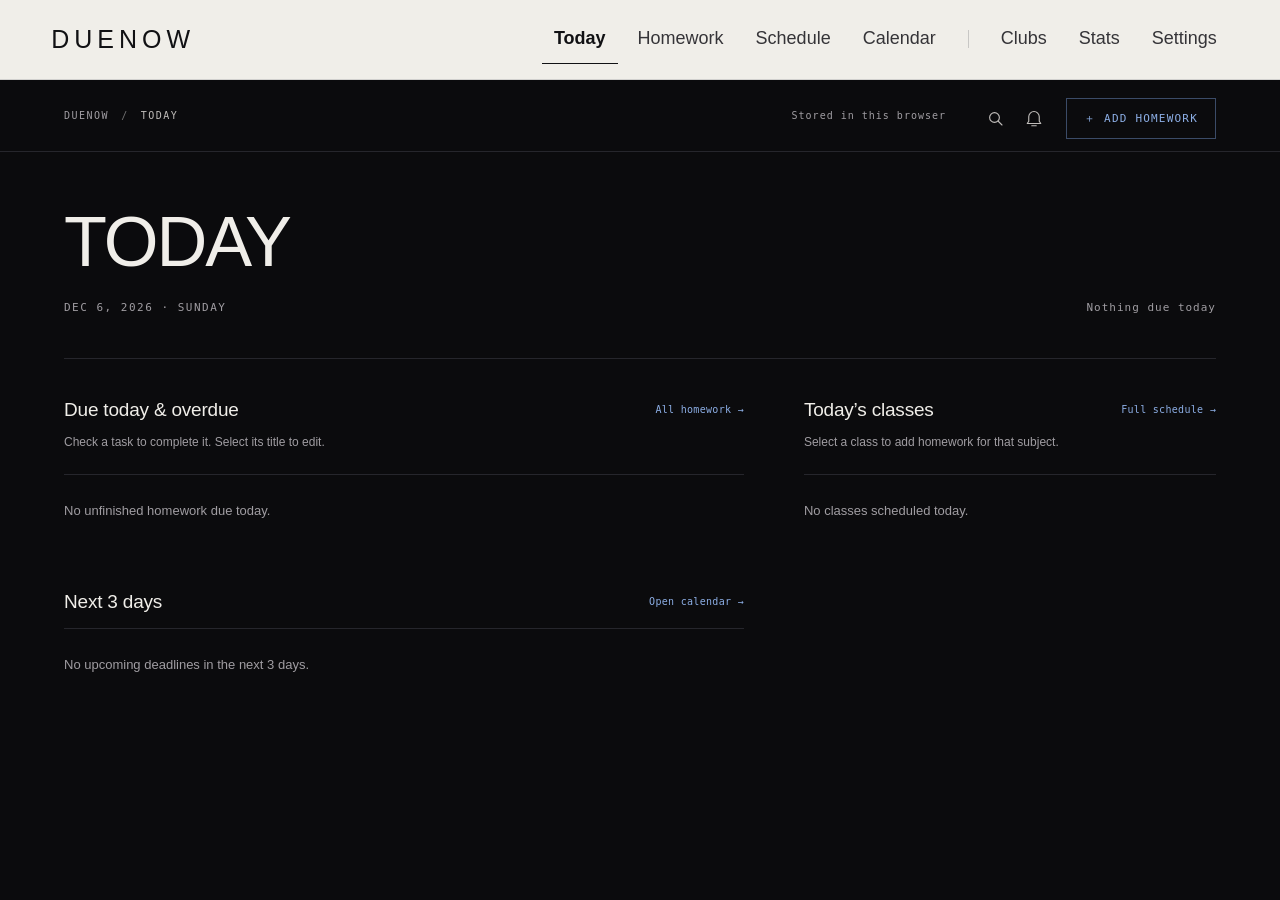
==== duenow-app-en/index.html @ c6a062a5 "Release DueNow 2.0.0" ====
<!DOCTYPE html>
<html lang="en">
<head>
<meta charset="UTF-8">
<meta name="viewport" content="width=device-width, initial-scale=1.0">
<title>DueNow Homework Manager</title>
<link rel="stylesheet" href="css/style.css">
<link rel="stylesheet" href="css/studio.css">
</head>
<body>
<a class="skip-link" href="#main-content">Skip to content</a>

<div class="app">
  <!-- Primary masthead navigation -->
  <aside class="side">
    <div class="logo"><span class="dot">d.</span>DueNow</div>
    <nav class="nav">
      <div class="nav-item active" data-page="today"><span class="ic">◉</span>Today</div>
      <div class="nav-item" data-page="list"><span class="ic">☰</span>Homework</div>
      <div class="nav-item" data-page="timetable"><span class="ic">▤</span>Schedule</div>
      <div class="nav-item" data-page="calendar"><span class="ic">▦</span>Calendar</div>
      <div class="nav-divider">More</div>
      <div class="nav-item" data-page="clubs"><span class="ic">✦</span>Clubs</div>
      <div class="nav-item" data-page="stats"><span class="ic">◔</span>Stats</div>
      <div class="nav-item" data-page="settings"><span class="ic">⚙</span>Settings</div>
    </nav>
    <div class="side-profile">
      <span class="avatar">B</span>
      <div><div class="pn">BHSFIC</div><div class="pd">Grade 10 · Fall 2026</div></div>
    </div>
  </aside>

  <!-- Main area -->
  <main class="main" id="main-content" tabindex="-1">
      <header class="topbar"><div class="breadcrumb">DueNow <span>/</span> <b id="route-label">Today</b></div><span class="local-status">Stored in this browser</span></header>
      <div class="demo-banner" id="demo-banner" hidden>INTERACTIVE DEMO <span>Sample homework in a separate session. Your saved homework is untouched.</span><a href="index.html">Exit demo →</a></div>
    <div class="content">

      <!-- ============ Today ============ -->
      <section class="page active" id="page-today">
        <div class="today-heading"><div><h1 class="page-title">Today</h1><p class="page-sub" id="today-date"></p></div><span id="today-chip" class="day-summary"></span></div>
        <div class="today-layout">
          <div class="today-work">
            <div class="sec-label"><h2>Due today &amp; overdue</h2><button class="text-link" data-page="list">All homework →</button></div>
            <p class="section-help">Check a task to complete it. Select its title to edit.</p>
            <div class="card task-card" id="today-due"></div>
            <div class="sec-label"><h2>Next 3 days</h2><button class="text-link" data-page="calendar">Open calendar →</button></div>
            <div class="card task-card" id="today-upcoming"></div>
          </div>
          <aside class="today-schedule">
            <div class="sec-label"><h2>Today’s classes</h2><button class="text-link" data-page="timetable">Full schedule →</button></div>
            <p class="section-help">Select a class to add homework for that subject.</p>
            <div class="courses" id="today-courses"></div>
            <div class="sec-label" id="clubs-section-label"><h2>Today’s activities</h2><button class="text-link" id="clubs-add-link">Add activity</button></div>
            <div class="courses" id="today-clubs"></div>
          </aside>
        </div>
      </section>

      <!-- ============ Homework ============ -->
      <section class="page" id="page-list">
        <div class="page-title">Homework</div>
        <div class="page-sub">Choose a filter or sort by deadline, priority, or time needed. Check a task to complete it; select its title to edit.</div>
        <div class="list-toolbar"><label class="sort-label">Sort by <select id="list-sort"><option value="due">Deadline</option><option value="priority">Priority</option><option value="effort">Shortest first</option></select></label></div><div class="tabs">
          <div class="tab active" data-filter="all">All</div>
          <div class="tab" data-filter="today">Due Today</div>
          <div class="tab" data-filter="week">This Week</div>
          <div class="tab" data-filter="overdue">Overdue</div>
          <div class="tab" data-filter="done">Completed</div>
        </div>
        <div class="modules" id="list-modules"></div>
      </section>

      <!-- ============ Schedule ============ -->
      <section class="page" id="page-timetable">
        <div class="page-title">Schedule</div>
        <div class="page-sub">Select a class to add homework. Its subject is filled in automatically.</div>
        <div class="tt-wrap">
          <table class="tt-grid">
            <tr><th style="width:80px;">Time</th><th>Mon</th><th>Tue</th><th>Wed</th><th>Thu</th><th>Fri</th></tr>
            <tbody id="tt-body"></tbody>
          </table>
        </div>
        <div style="font-size:11.5px;color:var(--text3);margin-top:12px;line-height:1.7;">Thursday 12:30 / 13:20 = Politics. Thursday 15:00-15:40 = Free. Click any class cell → quickly add homework for that subject (auto-filled).</div>
        <div class="legend" id="tt-legend"></div>
      </section>

      <!-- ============ Calendar ============ -->
      <section class="page" id="page-calendar">
        <div class="page-title">Calendar</div>
        <div class="page-sub">Select a date to see its homework and activities. Use Add Homework to add a task for that date.</div>
        <div class="flex-row">
          <div class="card">
            <div class="calendar-toolbar"><h2 id="calendar-month"></h2><div><button id="calendar-prev" aria-label="Previous month">‹</button><button id="calendar-now">Today</button><button id="calendar-next" aria-label="Next month">›</button></div></div><div class="calendar-weekdays"><span>Mon</span><span>Tue</span><span>Wed</span><span>Thu</span><span>Fri</span><span>Sat</span><span>Sun</span></div><div class="cal-grid" id="cal-grid"></div>
            <div style="font-size:11px;color:var(--text3);margin-top:12px;">Dots indicate homework. Today is shaded; the selected date has a blue outline.</div>
          </div>
          <div class="card">
            <div class="sec-label" style="margin-top:0;"><span id="cal-day-title">--</span></div>
            <div id="cal-day-items"></div>
            <div style="margin-top:16px;padding:13px;background:var(--teal-soft);border:1px solid rgba(45,212,191,.3);border-radius:10px;font-size:12.5px;color:var(--teal);">Click "＋ Add Homework" to schedule homework on the selected date</div>
          </div>
        </div>
      </section>

      <!-- ============ Stats ============ -->
      <section class="page" id="page-stats">
        <div class="page-title">Stats</div>
        <div class="page-sub">Weekly overview</div>
        <div class="stat-hero">
          <div class="ring" id="stat-ring"><div class="inner"><b>0%</b><span>Rate</span></div></div>
          <div>
            <div class="big-num" id="stat-big-num">0%</div>
            <div class="big-label" id="stat-big-label">Weekly completion rate</div>
          </div>
          <div class="stat-mini">
            <div class="mc"><div class="k">On-time rate</div><div class="v" id="stat-ontime">0<small>%</small></div></div>
            <div class="mc"><div class="k">Done / Total</div><div class="v" id="stat-done">0<small> / 0</small></div></div>
            <div class="mc"><div class="k">All homework</div><div class="v" id="stat-total">0</div></div>
          </div>
        </div>
        <div class="stat-charts">
          <div class="card">
            <div class="sec-label" style="margin-top:0;">Homework by Subject (count)</div>
            <div class="h-bars" id="stat-subj-bars"></div>
          </div>
          <div class="card">
            <div class="sec-label" style="margin-top:0;">Completed per Day (this week)</div>
            <div class="bars" id="stat-day-bars"></div>
          </div>
        </div>
      </section>

      <!-- ============ Clubs ============ -->
      <section class="page" id="page-clubs">
        <div class="page-title">
          <span>Clubs &amp; Activities</span>
          <span class="add-pill" id="clubs-add-btn">＋ Add Activity</span>
        </div>
        <div class="page-sub">Choose a club to add an activity. Upcoming activities appear below.</div>

        <div class="clubs" id="clubs-cards"></div>

        <div class="sec-label"><span class="dotl" style="background:#A78BFA;"></span>Upcoming · Next 30 days</div>
        <div id="clubs-timeline"></div>
      </section>

      <!-- ============ Settings ============ -->
      <section class="page" id="page-settings">
        <div class="page-title">Settings</div>
        <div class="page-sub">Manage reminders and special school days. Export a backup to keep a copy of your data.</div>
        <div class="flex-row">
          <div class="card">
            <div class="sec-label" style="margin-top:0;">Courses (from your schedule)</div>
            <div id="set-subjects"></div>
          </div>
          <div>
            <div class="card">
              <div class="sec-label" style="margin-top:0;">Reminders</div>
              <div class="set-row"><div><div class="k">Remind 24h before due</div><div class="s">In-app heads-up one day early</div></div><div class="switch" id="set-remind24h"></div></div>
              <div class="set-row"><div><div class="k">Remind 3h before due</div><div class="s">Last-minute reminder for today's items</div></div><div class="switch" id="set-remind3h"></div></div>
              <div class="set-row"><div><div class="k">Daily review at 21:00</div><div class="s">In-app summary of unfinished and tomorrow’s work</div></div><div class="switch" id="set-dailyReview"></div></div>
              <div class="set-row"><div><div class="k">Overdue nudge</div><div class="s">Remind again on the day after overdue</div></div><div class="switch" id="set-overdueNudge"></div></div>
            </div>
            <div class="card">
              <div class="sec-label" style="margin-top:0;">Special Arrangements</div>
              <div style="font-size:12.5px;color:var(--text2);margin-bottom:10px;">If a weekend day becomes a school day, add it here — pick which weekday's schedule to follow. It will show up on the Today page.</div>
              <div id="set-extra-list"></div>
              <button class="btn ghost" id="btn-add-extra" style="margin-top:10px;">＋ Add Special Arrangement</button>
            </div>
            <div class="card">
              <div class="sec-label" style="margin-top:0;">Data &amp; Backup</div>
              <div style="display:flex;gap:10px;flex-wrap:wrap;">
                <button class="btn" id="btn-export">Export JSON Backup</button>
                <button class="btn ghost" id="btn-import">Import Backup</button>
                <button class="btn danger" id="btn-clear">Clear All Data</button>
              </div>
              <div style="font-size:11.5px;color:var(--text3);margin-top:12px;">Recommended: export a backup every Sunday. Data is stored locally in your browser (localStorage); clearing browser data will erase it.</div>
              <div class="version-box">
                <span>DueNow Homework Manager · Version <b id="app-version">v0.0.0</b></span>
                <span style="color:var(--text3);">Frontend · Local storage</span>
              </div>
            </div>
          </div>
        </div>
      </section>

    </div>
  </main>
</div>

<!-- ===== Floating pill dock ===== -->
<div class="dock">
  <div class="pill pill-glass">
    <button class="pi" id="btn-search" aria-label="Search homework" title="Search (Ctrl/⌘ K)">⌕</button>
    <button class="pi" id="btn-notif" aria-label="Notifications">♧<span class="badge">0</span></button>
  </div>
  <button class="pill pill-add" id="btn-add">＋ Add Homework</button>
</div>

<!-- Search popover -->
<div class="pop" id="pop-search">
  <div class="pt">Search Homework</div>
  <input class="in" id="search-input" placeholder="Title / subject / teacher…">
  <div class="result" id="search-results"></div>
</div>

<!-- Notification popover -->
<div class="pop" id="pop-notif">
  <div class="pt">Notifications</div>
  <div id="notif-list"></div>
</div>

<!-- ===== Add/Edit Homework Modal ===== -->
<div class="mask" id="modal">
  <div class="sheet">
    <h3 id="modal-title">Add Homework</h3>
    <div class="sub" id="modal-sub">Quick entry</div>
    <div class="field"><label>Title *</label><input class="input" id="f-title" placeholder="e.g. Math Workbook P.45-46"></div>
    <div class="field"><label>Subject *</label><select class="input" id="f-subject"></select></div>
    <div class="field"><label>Type</label><div class="seg" id="f-type"><div class="opt active">Daily Practice</div><div class="opt">Essay / Paper</div><div class="opt">Lab Report</div><div class="opt">Reading</div><div class="opt">Test Prep</div></div></div>
    <div class="row2">
      <div class="field"><label>Due Date *</label><input class="input" type="date" id="f-dueDate"></div>
      <div class="field"><label>Due Time</label><input class="input" type="time" id="f-dueTime" value="23:59"></div>
    </div>
    <details class="field" id="due-schedule-preview">
      <summary>Check the class schedule for this date</summary>
      <div id="due-schedule-content" class="week-mini"></div>
    </details>
    <div class="field"><label>Priority</label><div class="seg" id="f-priority"><div class="opt">High</div><div class="opt active">Medium</div><div class="opt">Low</div></div></div>
    <div class="row2">
      <div class="field"><label>Est. Time (min)</label><input class="input" type="number" id="f-estimated" value="60" min="0"></div>
      <div class="field"><label>Source</label><div class="seg" id="f-source"><div class="opt active">In-Class</div><div class="opt">Online Platform</div><div class="opt">Verbal</div></div></div>
    </div>
    <div class="field"><label>Notes / Link (optional)</label><textarea class="input" id="f-notes" placeholder="Google Classroom link, teacher requirements…"></textarea></div>
    <div class="actions">
      <button class="btn ghost" id="modal-cancel">Cancel</button>
      <button class="btn" id="modal-save">Save</button>
    </div>
  </div>
</div>

<!-- ===== Extra Class (Weekend Special) Modal ===== -->
<div class="mask" id="extra-modal">
  <div class="sheet">
    <h3>Add Special Arrangement</h3>
    <div class="sub">Weekend school day — choose which weekday's schedule to follow</div>
    <div class="field"><label>Date *</label><input class="input" type="date" id="extra-date"></div>
    <div class="field"><label>Follow which weekday's schedule *</label>
      <div class="seg" id="extra-weekday">
        <div class="opt">Monday</div><div class="opt">Tuesday</div><div class="opt">Wednesday</div><div class="opt">Thursday</div><div class="opt active">Friday</div>
      </div>
    </div>
    <div class="field"><label>Note (optional)</label><input class="input" id="extra-note" placeholder="e.g. Makeup class for missed Wednesday"></div>
    <div class="actions">
      <button class="btn ghost" id="extra-cancel">Cancel</button>
      <button class="btn" id="extra-save">Add</button>
    </div>
  </div>
</div>

<!-- ===== Club Activity Modal ===== -->
<div class="mask" id="club-modal">
  <div class="sheet">
    <h3>Add Club Activity</h3>
    <div class="sub">Extracurricular — lunch break or after school</div>
    <div class="field"><label>Date *</label><input class="input" type="date" id="club-date"></div>
    <div class="field"><label>Time Slot *</label>
      <div class="seg" id="club-slot">
        <div class="opt active">Lunch Break</div>
        <div class="opt">After School</div>
      </div>
    </div>
    <div class="field"><label>Club *</label>
      <div class="seg" id="club-name">
        <div class="opt">Engineering Club</div>
        <div class="opt">Physics Club</div>
        <div class="opt">CircuitXplorer</div>
        <div class="opt">CS Interest Group</div>
        <div class="opt">Photography Club</div>
      </div>
    </div>
    <div class="field"><label>Note (optional)</label><input class="input" id="club-note" placeholder="e.g. Build a mini robot, room 305…"></div>
    <div class="actions">
      <button class="btn ghost" id="club-cancel">Cancel</button>
      <button class="btn" id="club-save">Add</button>
    </div>
  </div>
</div>

<!-- Bottom nav (mobile) -->
<div class="bottombar">
  <div class="bb-item active" data-page="today"><span class="i">◉</span>Today</div>
  <div class="bb-item" data-page="list"><span class="i">☰</span>Homework</div>
  <div class="bb-item" data-page="timetable"><span class="i">▤</span>Schedule</div>
  <div class="bb-item" data-page="calendar"><span class="i">▦</span>Calendar</div>
  <button class="bb-more" id="btn-more" aria-expanded="false" aria-controls="more-menu"><span>···</span>More</button>
</div>

<div class="more-menu" id="more-menu" hidden><button data-page="clubs">Clubs &amp; activities</button><button data-page="stats">Statistics</button><button data-page="settings">Settings &amp; backup</button></div>

<!-- Toast -->
<div class="toast" id="toast" role="status" aria-live="polite"></div>

<script src="js/data.js"></script>
<script src="js/session.js"></script>
<script src="js/storage.js"></script>
<script src="js/app.js"></script>
<script src="js/studio.js"></script>
</body>
</html>
---- duenow-app-en/css/style.css ----
/* DueNow Homework Manager - Stylesheet v1.1.0 (Enlarged) */
:root{
  --bg:#0B1220; --panel:#101A2E; --card:#131E33; --elev:#1B2A44;
  --border:rgba(148,163,184,.16); --border-soft:rgba(148,163,184,.09);
  --text:#E8EEF9; --text2:#8FA0B8; --text3:#5D6F8C;
  --blue:#4C8DFF; --teal:#2DD4BF; --green:#34D399; --red:#F87171;
  --amber:#FBBF24; --rose:#FB7185;
  --grad:linear-gradient(135deg,#4C8DFF,#2DD4BF);
  --primary-soft:rgba(76,141,255,.13); --teal-soft:rgba(45,212,191,.12);
  --red-soft:rgba(248,113,113,.12); --amber-soft:rgba(251,191,36,.12); --green-soft:rgba(52,211,153,.12);
}
*{box-sizing:border-box;margin:0;padding:0;}
body{background:var(--bg);color:var(--text);font-family:'Roboto','PingFang SC','Segoe UI',Arial,sans-serif;font-size:16px;line-height:1.6;}

/* ===== Framework: floating rounded sidebar ===== */
.app{max-width:1440px;margin:0 auto;min-height:100vh;display:flex;}
.side{width:250px;flex:0 0 250px;background:var(--card);border:1px solid var(--border);border-radius:22px;padding:22px 14px;position:fixed;top:20px;bottom:20px;left:20px;display:flex;flex-direction:column;box-shadow:0 12px 44px rgba(0,0,0,.42);z-index:30;}
.logo{display:flex;align-items:center;gap:11px;font-size:19px;font-weight:700;padding:2px 10px 18px;color:#F0F4FC;letter-spacing:.3px;}
.logo .dot{width:28px;height:28px;border-radius:9px;background:var(--grad);box-shadow:0 0 16px rgba(76,141,255,.4);}
.nav{margin-top:4px;flex:1;}
.nav-item{display:flex;align-items:center;gap:12px;padding:12px 14px;border-radius:12px;color:var(--text2);cursor:pointer;font-size:15px;margin-bottom:3px;position:relative;transition:background .15s;}
.nav-item:hover{background:rgba(148,163,184,.07);color:var(--text);}
.nav-item.active{background:linear-gradient(90deg,rgba(76,141,255,.16),rgba(45,212,191,.09));color:#F0F4FC;font-weight:600;}
.nav-item.active::before{content:"";position:absolute;left:6px;top:10px;bottom:10px;width:3px;border-radius:2px;background:var(--grad);}
.nav-item .ic{width:22px;text-align:center;font-size:16px;}
.side-profile{display:flex;align-items:center;gap:11px;padding:14px 10px 8px;border-top:1px solid var(--border-soft);}
.side-profile .avatar{width:36px;height:36px;border-radius:50%;background:var(--grad);color:#0B1220;display:flex;align-items:center;justify-content:center;font-size:13px;font-weight:700;flex:0 0 36px;}
.side-profile .pn{font-size:13.5px;color:#C7D3E6;font-weight:600;line-height:1.3;}
.side-profile .pd{font-size:11.5px;color:var(--text3);}
.side-foot{font-size:11.5px;color:var(--text3);padding:8px 10px 2px;}
.main{flex:1;min-width:0;display:flex;flex-direction:column;margin-left:300px;}
.content{padding:36px 40px 100px;flex:1;}
.page{display:none;}
.page.active{display:block;}
.page-title{font-size:26px;font-weight:700;color:#F0F4FC;letter-spacing:.3px;}
.page-sub{font-size:14px;color:var(--text2);margin-top:4px;margin-bottom:22px;}

/* ===== Common ===== */
.card{background:var(--card);border:1px solid var(--border);border-radius:16px;padding:20px 22px;}
.sec-label{font-size:12.5px;font-weight:600;color:var(--text2);letter-spacing:1.5px;margin:26px 2px 12px;display:flex;align-items:center;justify-content:space-between;}
.sec-label:first-child{margin-top:0;}
.sec-label .more{font-size:13px;color:var(--teal);letter-spacing:0;cursor:pointer;font-weight:600;}
.sec-label .dotl{width:7px;height:7px;border-radius:50%;margin-right:9px;display:inline-block;}
.flex-row{display:flex;flex-wrap:wrap;gap:16px;}
.flex-row > *{flex:1 1 360px;min-width:0;}

/* Homework item */
.hw-item{display:flex;align-items:center;gap:14px;padding:13px 4px;border-bottom:1px solid var(--border-soft);cursor:pointer;}
.hw-item:last-child{border-bottom:none;}
.hw-item:hover{background:rgba(148,163,184,.03);}
.hw-item.completed .title{text-decoration:line-through;color:var(--text3);}
.hw-item.completed{opacity:.55;}
.color-bar{width:4px;align-self:stretch;border-radius:2px;min-height:40px;flex:0 0 4px;}
.hw-check{width:22px;height:22px;border-radius:7px;border:2px solid var(--border);flex:0 0 22px;cursor:pointer;display:flex;align-items:center;justify-content:center;transition:all .15s;}
.hw-check:hover{border-color:var(--teal);}
.hw-check.checked{background:var(--teal);border-color:var(--teal);color:#0B1220;font-size:13px;font-weight:700;}
.hw-item .mid{flex:1;min-width:0;}
.hw-item .mid .title{font-size:15px;font-weight:500;color:#F0F4FC;white-space:normal;overflow-wrap:break-word;line-height:1.35;}
.hw-item .mid .sub{font-size:13px;color:var(--text2);white-space:nowrap;overflow:hidden;text-overflow:ellipsis;}
.hw-item .due{font-size:12px;font-weight:600;text-align:right;white-space:nowrap;}
.hw-right{flex:0 0 auto;display:flex;flex-direction:column;align-items:flex-end;gap:4px;min-width:64px;}
.due.red{color:var(--red);} .due.amber{color:var(--amber);} .due.gray{color:var(--text2);} .due.teal{color:var(--teal);}
.hw-del{color:var(--text3);font-size:15px;cursor:pointer;padding:5px 7px;border-radius:7px;flex:0 0 auto;opacity:0;transition:opacity .15s;}
.hw-item:hover .hw-del{opacity:1;}
.hw-del:hover{color:var(--red);background:var(--red-soft);}
.tag{display:inline-block;font-size:11px;border-radius:7px;padding:2px 8px;font-weight:600;}
.tag.high{background:var(--red-soft);color:var(--red);}
.tag.mid{background:var(--amber-soft);color:var(--amber);}
.tag.low{background:rgba(148,163,184,.14);color:var(--text2);}
.tag.done{background:var(--green-soft);color:var(--green);}
.tag.over{background:var(--red);color:#0B1220;}

/* Today page */
.hello{display:flex;align-items:center;flex-wrap:wrap;gap:12px;margin-bottom:6px;}
.hello .big{font-size:21px;font-weight:700;color:#F0F4FC;}
.hello .chip{font-size:13px;background:var(--amber-soft);color:var(--amber);border:1px solid rgba(251,191,36,.3);border-radius:999px;padding:4px 13px;font-weight:600;}
.courses{display:grid;grid-template-columns:repeat(auto-fill,minmax(260px,1fr));gap:14px;}
.course{background:var(--card);border:1px solid var(--border);border-radius:16px;padding:17px 19px;cursor:pointer;transition:transform .12s,border-color .12s;position:relative;overflow:hidden;display:flex;flex-direction:column;gap:5px;}
.course:hover{transform:translateY(-2px);border-color:rgba(76,141,255,.5);}
.course .top{display:flex;align-items:center;justify-content:space-between;}
.course .top .nm{display:flex;align-items:center;gap:9px;font-size:17px;font-weight:700;color:#F0F4FC;}
.course .top .nm i{width:10px;height:10px;border-radius:50%;flex:0 0 10px;}
.course .badge{font-size:11px;background:rgba(148,163,184,.14);color:var(--text2);border-radius:999px;padding:3px 9px;font-weight:600;}
.course .time{font-size:13px;color:var(--text2);}
.course .room{font-size:12px;color:var(--text3);}
.slim-progress{display:flex;align-items:center;gap:14px;}
.slim-progress .bar{flex:1;height:10px;background:#0B1220;border-radius:99px;overflow:hidden;}
.slim-progress .bar i{display:block;height:100%;border-radius:99px;background:linear-gradient(90deg,#34D399,#2DD4BF);}
.slim-progress .num{font-size:13px;color:var(--text2);white-space:nowrap;}
.slim-progress .num b{color:var(--green);font-size:15px;}
.empty-state{padding:40px 18px;text-align:center;color:var(--text3);font-size:14px;}
.empty-state .icon{font-size:36px;margin-bottom:10px;opacity:.5;}

/* Homework list page */
.tabs{display:flex;gap:8px;flex-wrap:wrap;margin-bottom:16px;}
.tab{padding:8px 16px;border-radius:999px;font-size:13.5px;background:var(--card);border:1px solid var(--border);color:var(--text2);cursor:pointer;}
.tab.active{background:var(--grad);color:#0B1220;border-color:transparent;font-weight:700;}
.modules{display:grid;grid-template-columns:repeat(auto-fill,minmax(320px,1fr));gap:14px;}
.module{background:var(--card);border:1px solid var(--border);border-radius:16px;overflow:hidden;}
.module .mhead{display:flex;align-items:center;gap:11px;padding:14px 17px;cursor:pointer;user-select:none;}
.module .mhead:hover{background:rgba(148,163,184,.05);}
.module .mhead .c{width:11px;height:11px;border-radius:50%;flex:0 0 11px;}
.module .mhead .mn{font-size:15px;font-weight:600;color:#F0F4FC;flex-shrink:0;white-space:nowrap;}
.module .mhead .mt{font-size:12px;color:var(--text3);margin-left:5px;font-weight:400;overflow:hidden;text-overflow:ellipsis;white-space:nowrap;min-width:0;}
.module .mhead .cnt{font-size:11.5px;background:var(--teal-soft);color:var(--teal);border-radius:999px;padding:2px 9px;font-weight:600;margin-left:auto;flex-shrink:0;}
.module .mhead .chev{color:var(--text3);font-size:13px;transition:transform .2s;padding:0 3px;flex-shrink:0;}
.module.collapsed .chev{transform:rotate(-90deg);}
.module.collapsed .mbody{display:none;}
.module .mbody{padding:2px 17px 12px;}

/* Timetable page */
.tt-wrap{overflow-x:auto;border:1px solid var(--border);border-radius:18px;background:var(--card);}
.tt-grid{min-width:820px;border-collapse:separate;border-spacing:0;width:100%;}
.tt-grid th{background:#0E1728;color:var(--text2);font-weight:600;font-size:13px;text-align:center;padding:14px 10px;border-bottom:1px solid var(--border);}
.tt-grid th.today{background:linear-gradient(180deg,rgba(76,141,255,.3),rgba(76,141,255,.1));color:#BBD4FF;font-weight:700;box-shadow:inset 0 -2px 0 var(--blue);}
.tt-grid td{border-bottom:1px solid var(--border-soft);border-right:1px solid var(--border-soft);padding:0;vertical-align:top;}
.tt-grid td:last-child{border-right:none;}
.tt-grid tr:last-child td{border-bottom:none;}
.tt-grid .tcol{color:var(--text3);white-space:nowrap;font-size:12px;padding:12px 14px;text-align:center;background:#0E1728;border-right:1px solid var(--border);font-weight:500;line-height:1.6;}
.tt-cell{display:block;padding:12px 14px;cursor:pointer;min-height:70px;transition:background .12s;border-left:3px solid transparent;}
.tt-cell:hover{background:rgba(148,163,184,.06);}
.tt-cell .cn{font-size:14px;font-weight:700;color:#F0F4FC;display:block;margin-bottom:3px;}
.tt-cell .cr{font-size:11.5px;color:var(--text3);display:block;}
.tt-cell.today-col{background:linear-gradient(90deg,rgba(76,141,255,.16),rgba(76,141,255,.07));box-shadow:inset 3px 0 0 var(--blue);}
.free-cell.today-free{background:linear-gradient(90deg,rgba(76,141,255,.1),rgba(76,141,255,.04));}
.free-cell{padding:12px 14px;min-height:70px;display:flex;align-items:center;justify-content:center;}
.free-cell span{font-size:12px;color:var(--text3);font-style:italic;border:1px dashed var(--border);border-radius:9px;padding:4px 14px;}
.legend{display:flex;flex-wrap:wrap;gap:8px;margin-top:16px;}
.legend .lg{display:flex;align-items:center;gap:7px;font-size:12px;color:var(--text2);background:var(--card);border:1px solid var(--border);border-radius:999px;padding:5px 13px;}
.legend .lg i{width:9px;height:9px;border-radius:50%;}

/* Calendar */
.cal-grid{display:grid;grid-template-columns:repeat(7,1fr);gap:5px;}
.cal-dow{text-align:center;font-size:12px;color:var(--text3);padding:5px 0;}
.cal-cell{background:var(--card);border:1px solid var(--border);border-radius:10px;min-height:74px;padding:7px;position:relative;cursor:pointer;transition:border-color .12s;}
.cal-cell:hover{border-color:rgba(45,212,191,.45);}
.cal-cell .d{font-size:13px;color:var(--text2);}
.cal-cell.today{background:linear-gradient(160deg,rgba(76,141,255,.18),rgba(45,212,191,.1));border-color:rgba(76,141,255,.5);}
.cal-cell.today .d{color:#9CC0FF;font-weight:700;}
.cal-cell.selected{border-color:var(--teal);box-shadow:0 0 0 1px var(--teal) inset;}
.cal-cell.extra{border-color:rgba(251,191,36,.5);}
.cal-cell .dots{display:flex;gap:4px;margin-top:7px;flex-wrap:wrap;}
.dots i{width:7px;height:7px;border-radius:50%;display:inline-block;}
.cal-cell .cnt{position:absolute;top:6px;right:7px;font-size:10.5px;color:var(--text3);}
.cal-cell .extra-badge{position:absolute;bottom:5px;right:7px;font-size:9px;color:var(--amber);font-weight:700;}
.cal-cell.holiday{background:rgba(74,222,128,.08);border-color:rgba(74,222,128,.25);}
.cal-cell.holiday .d{color:#4ADE80;}
.cal-cell.adj-workday{background:rgba(251,191,36,.08);border-color:rgba(251,191,36,.25);}
.cal-cell .holiday-badge{position:absolute;bottom:5px;left:6px;font-size:10px;}
.cal-cell .adj-badge{position:absolute;bottom:5px;left:6px;font-size:10px;}

/* Club cards on Today page */
.club-card{position:relative;background:var(--card);border:1px solid var(--border);border-radius:14px;padding:16px 18px;}
.club-card .top{display:flex;justify-content:space-between;align-items:center;margin-bottom:6px;}
.club-card .nm{font-size:15px;font-weight:700;color:#F0F4FC;display:flex;align-items:center;gap:8px;}
.club-card .nm i{width:10px;height:10px;border-radius:50%;display:inline-block;}
.club-card .badge{font-size:11px;background:rgba(167,139,250,.15);color:#A78BFA;border-radius:7px;padding:3px 9px;font-weight:600;}
.club-card .time{font-size:13px;color:var(--text2);}
.club-card .room{font-size:12px;color:var(--text3);margin-top:4px;}
.club-card .club-del{position:absolute;top:10px;right:10px;color:var(--text3);cursor:pointer;opacity:.4;font-size:13px;padding:4px;}
.club-card .club-del:hover{opacity:1;color:var(--red);}

/* Stats page */
.stat-hero{background:linear-gradient(135deg,rgba(76,141,255,.16),rgba(45,212,191,.1));border:1px solid rgba(76,141,255,.3);border-radius:20px;padding:30px 34px;display:flex;align-items:center;gap:32px;flex-wrap:wrap;margin-bottom:18px;}
.stat-hero .big-num{font-size:64px;font-weight:800;background:linear-gradient(135deg,#9CC0FF,#2DD4BF);-webkit-background-clip:text;background-clip:text;color:transparent;line-height:1;letter-spacing:-1px;}
.stat-hero .big-label{font-size:15px;color:#C7D3E6;font-weight:600;margin-top:8px;}
.stat-hero .ring{width:96px;height:96px;border-radius:50%;display:flex;align-items:center;justify-content:center;flex:0 0 96px;}
.stat-hero .ring .inner{width:76px;height:76px;border-radius:50%;background:var(--card);display:flex;align-items:center;justify-content:center;flex-direction:column;}
.stat-hero .ring .inner b{font-size:20px;font-weight:700;color:var(--teal);}
.stat-hero .ring .inner span{font-size:10px;color:var(--text3);}
.stat-mini{display:flex;gap:14px;flex-wrap:wrap;flex:1;min-width:260px;}
.stat-mini .mc{flex:1 1 120px;min-width:0;background:rgba(19,30,51,.7);border:1px solid var(--border);border-radius:14px;padding:14px 16px;}
.stat-mini .mc .k{font-size:12px;color:var(--text2);}
.stat-mini .mc .v{font-size:24px;font-weight:700;color:#F0F4FC;margin-top:3px;}
.stat-mini .mc .v small{font-size:12px;color:var(--text2);font-weight:400;}
.stat-charts{display:flex;flex-wrap:wrap;gap:16px;}
.stat-charts > .card{flex:1 1 360px;min-width:0;}
.h-bars .row{display:flex;align-items:center;gap:12px;margin:11px 0;}
.h-bars .k{flex:0 0 90px;font-size:13.5px;color:var(--text2);text-align:right;font-weight:500;}
.h-bars .tr{flex:1;background:#0B1220;border-radius:7px;height:22px;overflow:hidden;}
.h-bars .fl{height:100%;border-radius:7px;transition:width .3s;}
.h-bars .val{flex:0 0 28px;font-size:13.5px;font-weight:700;color:#F0F4FC;}
.bars{display:flex;align-items:flex-end;gap:12px;height:160px;margin-top:10px;padding:0 8px;}
.bar-col{flex:1;display:flex;flex-direction:column;align-items:center;gap:6px;height:100%;justify-content:flex-end;}
.bar-col .b{width:100%;max-width:38px;border-radius:7px 7px 0 0;transition:height .3s;}
.bar-col .l{font-size:12px;color:var(--text2);font-weight:500;}
.bar-col .v{font-size:11.5px;color:var(--text3);font-weight:600;}

/* Settings page */
.set-row{display:flex;align-items:center;justify-content:space-between;padding:14px 2px;border-bottom:1px solid var(--border-soft);}
.set-row:last-child{border-bottom:none;}
.set-row .k{font-size:15px;color:#F0F4FC;}
.set-row .s{font-size:12.5px;color:var(--text2);}
.switch{width:48px;height:28px;border-radius:999px;background:linear-gradient(90deg,#2DD4BF,#34D399);position:relative;flex:0 0 48px;cursor:pointer;}
.switch::after{content:"";position:absolute;top:3px;right:3px;width:22px;height:22px;border-radius:50%;background:#fff;transition:right .15s,left .15s;}
.switch.off{background:#2A3A55;}
.switch.off::after{right:auto;left:3px;}
.subj-item{display:flex;align-items:center;gap:12px;padding:9px 2px;}
.subj-item .c{width:11px;height:11px;border-radius:50%;flex:0 0 11px;}
.subj-item .n{flex:1;font-size:14px;color:#E8EEF9;}
.subj-item .m{font-size:12px;color:var(--text3);}
.btn{display:inline-block;background:var(--grad);color:#0B1220;font-weight:700;border:none;border-radius:11px;padding:11px 18px;font-size:14px;cursor:pointer;}
.btn.ghost{background:transparent;color:#9CC0FF;border:1px solid var(--border);}
.btn.danger{background:transparent;color:var(--red);border:1px solid rgba(248,113,113,.35);}
.version-box{margin-top:18px;padding:14px 16px;background:rgba(148,163,184,.06);border-radius:12px;font-size:13px;color:var(--text2);display:flex;align-items:center;justify-content:space-between;}
.version-box b{color:#F0F4FC;}

/* Extra class (weekend special) */
.extra-item{display:flex;align-items:center;gap:12px;padding:10px 4px;border-bottom:1px solid var(--border-soft);}
.extra-item:last-child{border-bottom:none;}
.extra-item .date{font-size:14px;font-weight:600;color:#F0F4FC;flex:0 0 auto;}
.extra-item .badge2{font-size:11px;background:var(--amber-soft);color:var(--amber);border-radius:7px;padding:3px 9px;font-weight:600;}
.extra-item .note{font-size:12.5px;color:var(--text2);flex:1;min-width:0;overflow:hidden;text-overflow:ellipsis;white-space:nowrap;}
.extra-item .del{color:var(--text3);font-size:15px;cursor:pointer;padding:4px 8px;border-radius:7px;opacity:.6;}
.extra-item .del:hover{color:var(--red);background:var(--red-soft);opacity:1;}

/* ===== Floating pill dock ===== */
.dock{position:fixed;right:30px;bottom:30px;display:flex;align-items:center;gap:14px;z-index:65;}
.pill{display:flex;align-items:center;border-radius:999px;box-shadow:0 8px 28px rgba(0,0,0,.45);border:1px solid var(--border);}
.pill-add{background:var(--grad);color:#0B1220;font-weight:700;padding:14px 26px;font-size:15px;cursor:pointer;border:none;}
.pill-add:hover{filter:brightness(1.08);}
.pill-glass{background:rgba(27,42,68,.92);backdrop-filter:blur(10px);padding:9px 14px;gap:5px;}
.pill-glass .pi{width:42px;height:42px;border-radius:50%;display:flex;align-items:center;justify-content:center;font-size:17px;color:var(--text2);cursor:pointer;position:relative;transition:background .15s,color .15s;}
.pill-glass .pi:hover{background:rgba(148,163,184,.14);color:#F0F4FC;}
.pill-glass .pi .badge{position:absolute;top:2px;right:2px;background:var(--rose);color:#0B1220;font-size:10px;font-weight:700;border-radius:999px;padding:0 5px;min-width:16px;text-align:center;}
.pop{position:fixed;right:30px;bottom:110px;width:340px;background:var(--elev);border:1px solid var(--border);border-radius:16px;padding:16px;z-index:66;box-shadow:0 16px 48px rgba(0,0,0,.5);display:none;}
.pop.show{display:block;}
.pop .pt{font-size:13.5px;font-weight:600;color:#F0F4FC;margin-bottom:12px;}
.pop .in{width:100%;border:1px solid var(--border);border-radius:11px;padding:11px 14px;font-size:14px;background:#101A2E;color:#E8EEF9;}
.pop .hint{font-size:12px;color:var(--text3);margin-top:10px;}
.pop .result{margin-top:12px;max-height:260px;overflow-y:auto;}
.ntf{display:flex;gap:12px;padding:11px 8px;border-bottom:1px solid var(--border-soft);align-items:flex-start;}
.ntf:last-child{border-bottom:none;}
.ntf i{width:9px;height:9px;border-radius:50%;flex:0 0 9px;margin-top:6px;}
.ntf .nt{font-size:13.5px;color:#E8EEF9;}
.ntf .ns{font-size:11.5px;color:var(--text3);}

/* ===== Modal ===== */
.mask{position:fixed;inset:0;background:rgba(3,7,14,.66);display:none;align-items:center;justify-content:center;z-index:70;backdrop-filter:blur(2px);}
.mask.show{display:flex;}
.sheet{background:var(--elev);width:100%;max-width:660px;max-height:90vh;overflow:auto;border-radius:18px;padding:28px 30px;border:1px solid var(--border);box-shadow:0 24px 60px rgba(0,0,0,.5);}
.sheet h3{font-size:18px;font-weight:700;color:#F0F4FC;margin-bottom:6px;}
.sheet .sub{font-size:12.5px;color:var(--text2);margin-bottom:18px;}
.field{margin-bottom:15px;}
.field label{font-size:12.5px;color:var(--text2);display:block;margin-bottom:7px;letter-spacing:.5px;}
.input{width:100%;border:1px solid var(--border);border-radius:11px;padding:12px 14px;font-size:15px;background:#101A2E;color:#E8EEF9;font-family:inherit;}
.input:focus{outline:none;border-color:rgba(76,141,255,.6);}
/* Dark-theme fix: make native date/time picker icon visible on dark bg */
.input::-webkit-calendar-picker-indicator{filter:invert(1);opacity:.6;cursor:pointer;padding:2px;border-radius:4px;}
.input::-webkit-calendar-picker-indicator:hover{opacity:1;background:rgba(148,163,184,.15);}
input[type="time"].input,input[type="date"].input{padding-right:38px;}
textarea.input{resize:vertical;min-height:70px;}
.seg{display:flex;gap:8px;flex-wrap:wrap;}
.seg .opt{padding:9px 15px;border-radius:9px;font-size:13.5px;background:#101A2E;border:1px solid var(--border);color:var(--text2);cursor:pointer;}
.seg .opt.active{background:var(--grad);border-color:transparent;color:#0B1220;font-weight:700;}
.row2{display:flex;gap:14px;}
.row2 .field{flex:1;min-width:0;}
.sheet .actions{display:flex;gap:12px;margin-top:22px;}
.sheet .actions .btn{flex:1;padding:14px;font-size:15px;}
.toast{position:fixed;left:50%;bottom:36px;transform:translateX(-50%) translateY(20px);background:var(--elev);border:1px solid var(--border);color:#F0F4FC;font-size:14px;border-radius:999px;padding:12px 26px;z-index:90;opacity:0;pointer-events:none;transition:all .25s;box-shadow:0 8px 24px rgba(0,0,0,.45);}
.toast.show{opacity:1;transform:translateX(-50%) translateY(0);}

/* Bottom nav (mobile) */
.bottombar{display:none;position:fixed;left:0;right:0;bottom:0;background:rgba(16,26,46,.96);border-top:1px solid var(--border);z-index:50;padding:8px 2px calc(8px + env(safe-area-inset-bottom));backdrop-filter:blur(10px);}
.bb-item{flex:1;text-align:center;font-size:11px;color:var(--text3);padding:5px 0;cursor:pointer;}
.bb-item .i{font-size:19px;display:block;margin-bottom:2px;}
.bb-item.active{color:var(--teal);font-weight:600;}

@media (max-width:760px){
  .side{display:none;}
  .bottombar{display:flex;}
  .main{margin-left:0;}
  .content{padding:20px 18px 130px;}
  .dock{right:18px;bottom:90px;}
  .pop{right:18px;bottom:160px;width:min(340px,calc(100vw - 36px));}
  .row2{flex-wrap:wrap;}
  .modules{grid-template-columns:1fr;}
  .stat-hero{padding:20px 18px;gap:18px;}
  .stat-hero .big-num{font-size:46px;}
  .courses{grid-template-columns:1fr;}
}

/* ===== Clubs Page ===== */
.add-pill{display:inline-flex;align-items:center;gap:7px;background:var(--purple,#A78BFA);color:#0B1220;font-weight:700;font-size:14px;border-radius:40px;padding:9px 19px;cursor:pointer;border:none;box-shadow:0 8px 26px rgba(167,139,250,.35);font-family:inherit;}
.add-pill:hover{filter:brightness(1.1);}
.clubs{display:grid;grid-template-columns:repeat(auto-fill,minmax(170px,1fr));gap:13px;margin-bottom:20px;}
.clubs .club{position:relative;background:var(--card);border:1px solid var(--border);border-radius:14px;padding:14px 15px 13px;overflow:hidden;cursor:pointer;transition:transform .15s,border-color .15s;}
.clubs .club::before{content:"";position:absolute;inset:0 0 auto 0;height:3px;background:var(--cc);}
.clubs .club:hover{transform:translateY(-2px);border-color:var(--cc);}
.clubs .head{display:flex;align-items:center;gap:10px;}
.clubs .badge{width:30px;height:30px;border-radius:9px;background:color-mix(in srgb,var(--cc) 18%,transparent);color:var(--cc);display:flex;align-items:center;justify-content:center;font-size:14px;font-weight:800;flex:0 0 30px;box-shadow:0 0 14px color-mix(in srgb,var(--cc) 30%,transparent);}
.clubs .cname{font-size:14.5px;font-weight:700;color:#F0F4FC;line-height:1.15;}
.clubs .cdesc{font-size:11.5px;color:var(--text3);margin-top:1px;}
.clubs .freq{margin-top:11px;display:flex;align-items:baseline;gap:6px;}
.clubs .num{font-size:21px;font-weight:800;color:var(--cc);line-height:1;}
.clubs .lbl{font-size:11.5px;color:var(--text2);}
/* timeline */
#clubs-timeline .tl{background:var(--card);border:1px solid var(--border);border-radius:14px;overflow:hidden;}
.tl-item{display:grid;grid-template-columns:66px 1fr 80px 26px;align-items:center;gap:13px;padding:12px 18px;border-bottom:1px solid var(--border-soft);}
.tl-item:last-child{border-bottom:none;}
.tl-item:hover{background:rgba(148,163,184,.03);}
.tl-date{text-align:center;border-right:1px solid var(--border-soft);padding-right:12px;}
.tl-date .d{font-size:19px;font-weight:800;color:#F0F4FC;line-height:1.1;}
.tl-date .m{font-size:10.5px;color:var(--text3);letter-spacing:.5px;text-transform:uppercase;}
.tl-info{min-width:0;}
.tl-info .tclub{display:flex;align-items:center;gap:8px;font-size:14px;font-weight:700;color:#F0F4FC;}
.tl-info .tclub i{width:9px;height:9px;border-radius:50%;flex:0 0 9px;}
.tl-info .note{font-size:12.5px;color:var(--text2);margin-top:2px;overflow:hidden;text-overflow:ellipsis;white-space:nowrap;}
.tl-slot{font-size:11.5px;font-weight:600;text-align:center;border-radius:7px;padding:5px 0;}
.tl-slot.noon{background:rgba(251,191,36,.12);color:var(--amber);}
.tl-slot.after{background:rgba(167,139,250,.14);color:#A78BFA;}
.tl-del{color:var(--text3);cursor:pointer;opacity:.35;font-size:13px;text-align:center;}
.tl-del:hover{opacity:1;color:var(--red);}
/* empty state */
.club-empty{background:var(--card);border:1.5px dashed var(--border);border-radius:14px;padding:32px 24px;text-align:center;}
.club-empty .big{font-size:15px;font-weight:700;color:#F0F4FC;margin-bottom:6px;}
.club-empty .sub{font-size:13.5px;color:var(--text2);margin-bottom:20px;}
.club-empty .pick{display:flex;gap:10px;justify-content:center;flex-wrap:wrap;}
.club-empty .pick button{display:flex;align-items:center;gap:8px;background:var(--bg);border:1px solid var(--border);border-radius:40px;padding:9px 16px;color:var(--text);font-size:13px;font-weight:600;cursor:pointer;font-family:inherit;transition:all .15s;}
.club-empty .pick button:hover{border-color:#A78BFA;background:rgba(167,139,250,.12);}
.club-empty .pick button i{width:9px;height:9px;border-radius:50%;}
@media(max-width:1100px){.clubs{grid-template-columns:repeat(2,1fr);}}

/* ===== Mini week schedule in due-date modal ===== */
.week-mini{display:grid;grid-template-columns:repeat(5,1fr);gap:7px;}
.week-mini .wd-col{background:rgba(148,163,184,.04);border:1px solid var(--border);border-radius:10px;padding:8px 8px 9px;min-width:0;}
.week-mini .wd-col.sel{background:rgba(76,141,255,.12);border-color:rgba(76,141,255,.55);box-shadow:0 0 0 1px rgba(76,141,255,.35);}
.week-mini .wd-h{font-size:11.5px;font-weight:700;color:#F0F4FC;display:flex;flex-direction:column;line-height:1.2;margin-bottom:7px;}
.week-mini .wd-h span{font-size:10px;font-weight:400;color:var(--text3);}
.week-mini .wd-cs{display:flex;flex-direction:column;gap:5px;}
.week-mini .wd-c{display:flex;align-items:center;gap:5px;font-size:11px;color:#E8EEF9;line-height:1.2;}
.week-mini .wd-c i{width:6px;height:6px;border-radius:50%;flex:0 0 6px;}
.week-mini .wd-c span{overflow:hidden;text-overflow:ellipsis;white-space:nowrap;}
.week-mini .wd-c small{margin-left:auto;font-size:9.5px;color:var(--text3);flex:0 0 auto;}
.week-mini .wd-none{font-size:11px;color:var(--text3);text-align:center;}
---- duenow-app-en/css/studio.css ----
/* DueNow: minimal dark interface. No network assets or animations. */
:root{color-scheme:dark;--bg:#181818;--panel:#212121;--card:#232323;--elev:#2b2b2b;--border:#434343;--border-soft:#333333;--text:#eaeaea;--text2:#bebebe;--text3:#a2a2a2;--blue:#b0b0b0;--teal:#b0b0b0;--green:#acacac;--red:#acacac;--amber:#b5b5b5;--rose:#acacac;--grad:#b4b4b4;--primary-soft:#323232;--teal-soft:#323232;--red-soft:#323232;--amber-soft:#363636;--green-soft:#333333}
*{box-sizing:border-box}body{font-family:'Segoe UI','PingFang SC',sans-serif;font-size:14px;background:var(--bg);color:var(--text);line-height:1.55;-webkit-font-smoothing:antialiased}button,input,select,textarea{font:inherit}button{color:inherit;cursor:pointer}button:focus-visible,[tabindex]:focus-visible,a:focus-visible,input:focus-visible,select:focus-visible,summary:focus-visible{outline:2px solid var(--blue);outline-offset:3px}[hidden]{display:none!important}.skip-link{position:fixed;top:-100px;left:20px;z-index:200;background:var(--card);padding:12px;color:var(--text)}.skip-link:focus{top:12px}
.app{max-width:none}.side{position:fixed;left:0;top:0;bottom:0;width:210px;padding:28px 16px 20px;border:0;border-right:1px solid var(--border-soft);border-radius:0;background:#1c1c1c;box-shadow:none}.logo{gap:10px;padding:0 12px 32px;font-size:23px;color:var(--text);letter-spacing:-.6px}.logo .dot{display:flex;align-items:center;justify-content:center;width:29px;height:29px;border-radius:6px;background:#b4b4b4;color:#282828;box-shadow:none;font-family:Georgia,serif;font-size:29px;line-height:1;font-weight:normal;letter-spacing:-3px;padding-right:3px}.nav{flex:1;margin:0}.nav-item{gap:12px;padding:10px 12px;border-radius:6px;margin-bottom:4px;font-size:14px;color:var(--text2);font-weight:400}.nav-item:hover{background:#2d2d2d;color:var(--text)}.nav-item.active{background:#363636;color:#dbdbdb;font-weight:600}.nav-item.active:before{display:none}.nav-item .ic,.bb-item .i{display:flex;align-items:center;justify-content:center}.nav-divider{border-top:1px solid var(--border-soft);margin:22px 0 12px;padding:18px 12px 0;font-size:11px;color:var(--text3);text-transform:uppercase;letter-spacing:.8px}.side-profile{padding:16px 9px 0;border-color:var(--border-soft)}.side-profile .avatar{background:#343434;color:#c8c8c8;width:32px;height:32px;flex-basis:32px;border-radius:7px}.side-profile .pn{font-size:12px;color:var(--text2)}.side-profile .pd{font-size:10px;color:var(--text3)}.main{margin-left:210px;min-width:0;outline:none}.topbar{height:76px;position:sticky;top:0;z-index:40;display:flex;align-items:center;gap:20px;padding:0 36px;background:#181818f5;border-bottom:1px solid var(--border-soft)}.breadcrumb{display:flex;align-items:center;gap:12px;font-size:12px;color:var(--text3)}.breadcrumb b{font-weight:500;color:var(--text2)}.breadcrumb span{color:#717171}.local-status{margin-left:auto;margin-right:242px;font-size:11px;color:var(--text3)}.content{padding:34px 36px 70px;max-width:1440px;width:100%;margin:0 auto}.page-title{font-size:28px;line-height:1.3;letter-spacing:-.6px;font-weight:600;color:var(--text)}.page-sub{font-size:13px;line-height:1.6;color:var(--text3);margin:8px 0 28px}.today-heading{display:flex;align-items:center;justify-content:space-between;gap:18px;margin-bottom:28px;padding-bottom:23px;border-bottom:1px solid var(--border-soft)}.today-heading .page-sub{margin:7px 0 0}.day-summary{font-size:12px;color:var(--text2)}.today-layout{display:grid;grid-template-columns:minmax(0,1fr) 310px;gap:32px}.today-work,.today-schedule{min-width:0}.sec-label{display:flex;align-items:center;justify-content:space-between;gap:12px;margin:30px 0 12px;font-size:14px;font-weight:600;color:var(--text);letter-spacing:0}.sec-label h2{font:inherit}.sec-label:first-child{margin-top:0}.section-help{font-size:12px;line-height:1.6;color:var(--text3);margin:-4px 0 16px}.text-link,.sec-label .more{border:0;background:none;color:var(--blue);font-size:12px;font-weight:400;white-space:nowrap;padding:2px 0}.text-link:hover{text-decoration:underline}.card{background:var(--card);border:1px solid var(--border-soft);border-radius:8px;padding:20px}.task-card{padding:0 18px}.hw-item{padding:18px 0;gap:12px;min-height:82px}.hw-item .mid .title{font-size:14px;font-weight:500;color:var(--text);line-height:1.45}.hw-item .mid .sub{font-size:12px;color:var(--text3);margin-top:5px;white-space:normal}.hw-item .color-bar{width:3px;flex-basis:3px;min-height:29px;max-height:32px;align-self:center;border-radius:2px;opacity:.8}.hw-check{border:1px solid #737373;width:20px;height:20px;flex-basis:20px;border-radius:5px}.hw-check.checked{background:#a9a9a9;border-color:#a9a9a9;color:#272727}.hw-item .due{font-size:11px;font-weight:400}.hw-right{gap:7px;min-width:57px}.tag{font-size:10px;font-weight:400;border-radius:4px;padding:2px 7px}.tag.over{background:var(--red-soft);color:var(--red)}.tag.high{background:var(--red-soft);color:var(--red)}.tag.mid{background:var(--amber-soft);color:var(--amber)}.hw-del{opacity:.6;font-size:12px;padding:7px 4px}.hw-item.completed{opacity:.7}.hw-item.completed .title{color:var(--text3)}.empty-state{padding:28px 18px;font-size:13px;color:var(--text3);text-align:left;line-height:1.7}.empty-state .icon{display:none}.courses{display:grid;grid-template-columns:1fr;gap:0;border:1px solid var(--border-soft);border-radius:8px;background:var(--card);overflow:hidden}.course{border:0;border-bottom:1px solid var(--border-soft);border-radius:0;padding:17px 18px;gap:5px;background:transparent}.course:last-child{border-bottom:0}.course:hover{transform:none;background:#2f2f2f}.course .top{gap:8px}.course .top .nm{font-size:14px;font-weight:500;color:var(--text)}.course .top .nm i{width:7px;height:7px;flex-basis:7px}.course .badge{font-size:10px;background:transparent;color:var(--text3);padding:0}.course .time{font-size:13px;color:var(--text2);font-variant-numeric:tabular-nums}.course .room{font-size:12px;color:var(--text3)}.club-card{border-radius:0;border:0;border-bottom:1px solid var(--border-soft);background:none;padding:16px}.club-card .nm{font-size:13px}.club-card .time{font-size:12px}.club-card .badge{font-size:9px}
.dock{position:fixed;top:19px;right:36px;bottom:auto;gap:12px;z-index:45}.pill{box-shadow:none;border-radius:6px}.pill-add{background:#afafaf;color:#272727;font-weight:600;font-size:13px;padding:10px 15px;border-radius:6px}.pill-add:hover{background:#c1c1c1}.pill-glass{background:none;border:0;backdrop-filter:none;padding:0;gap:5px}.pill-glass .pi{width:33px;height:36px;border:0;background:none;color:var(--text2);border-radius:6px}.pill-glass .pi:hover{background:#323232;color:var(--text)}.pill-glass .pi .badge{background:#ababab;color:#232323;font-size:9px;min-width:13px;line-height:13px;padding:0 3px;right:0;top:0}.pop{position:fixed;top:68px;bottom:auto;right:36px;background:var(--elev);border-radius:8px;box-shadow:0 14px 40px #0006;z-index:65}.pop .pt{font-size:14px}.pop .in{background:#1c1c1c;border-color:var(--border);font-size:13px;color:var(--text);border-radius:6px}.pop .hint{font-size:12px;color:var(--text3)}.ntf .nt{font-size:13px}.ntf .ns{font-size:12px}.demo-banner{display:flex;align-items:center;gap:14px;padding:9px 36px;background:#262626;color:#b2b2b2;border-bottom:1px solid #3b3b3b;font-size:10px;font-weight:600;letter-spacing:.6px}.demo-banner span{font-size:11px;letter-spacing:0;font-weight:400;flex:1}.demo-banner a{color:#b2b2b2;white-space:nowrap;font-size:11px;letter-spacing:0}
.list-toolbar{display:flex;justify-content:flex-end;gap:18px;margin-bottom:22px}.sort-label{display:flex;align-items:center;gap:9px;font-size:12px;color:var(--text3)}.sort-label select{padding:9px;border:1px solid var(--border);background:var(--card);color:var(--text2);border-radius:6px;font-size:12px}.tabs{gap:5px;margin-bottom:20px;border-bottom:1px solid var(--border-soft);padding-bottom:11px}.tab{border:0;background:none;color:var(--text3);font-size:13px;padding:7px 12px;border-radius:5px}.tab.active{background:#373737;color:#d5d5d5;font-weight:500}.modules{grid-template-columns:1fr;gap:16px}.module{border-radius:8px;border-color:var(--border-soft)}.module .mhead{background:#272727;padding:14px 18px;border-bottom:1px solid var(--border-soft)}.module .mhead .mn{font-size:14px}.module .mhead .mt{font-size:12px;color:var(--text3)}.module .mhead .cnt{font-size:11px;background:#383838;color:var(--text2);border-radius:4px}.module .mhead .c{width:7px;height:7px;flex-basis:7px}.module .mbody{padding:0 18px}.tt-wrap{border-radius:8px}.tt-grid th,.tt-grid .tcol{background:#282828;color:var(--text2);font-size:12px}.tt-grid th.today{background:#373737;color:#d6d6d6;box-shadow:inset 0 -2px #adadad}.tt-cell.today-col{background:#2d2d2d;box-shadow:none}.free-cell.today-free{background:#2d2d2d}.tt-cell .cn{font-size:14px;font-weight:500}.tt-cell .cr{font-size:11px;color:var(--text3)}.tt-cell{padding:13px;min-height:78px}.legend .lg{border-radius:5px;font-size:11px}.calendar-toolbar{display:flex;justify-content:space-between;align-items:center;margin-bottom:20px;gap:10px}.calendar-toolbar h2{font-size:19px;font-weight:500}.calendar-toolbar button{background:#353535;border:1px solid var(--border);color:var(--text2);padding:5px 10px;margin-left:4px;border-radius:5px;font-size:12px}.calendar-weekdays{display:grid;grid-template-columns:repeat(7,1fr);text-align:center;font-size:11px;color:var(--text3);margin-bottom:12px}.cal-cell{border-radius:5px;min-height:74px;background:#282828}.cal-cell.today{background:#383838;border-color:#787878}.cal-cell.today .d{color:#d7d7d7}.cal-cell.selected{border-color:var(--blue);box-shadow:inset 0 0 0 1px var(--blue)}.cal-cell .d{font-size:12px}.cal-cell.holiday{background:#2c2c2c}.cal-cell.holiday .d{color:#b4b4b4}.stat-hero{background:var(--card);border-color:var(--border-soft);border-radius:8px}.stat-hero .big-num{background:none;color:var(--text);font-size:48px;font-weight:500}.stat-hero .big-label{font-size:13px;color:var(--text2)}.stat-mini .mc{background:#2c2c2c;border-color:var(--border-soft);border-radius:6px}.h-bars .tr{background:#353535}.stat-hero .ring .inner{background:var(--card)}.set-row .k{font-size:14px}.set-row .s{font-size:12px;color:var(--text3)}.switch{background:#9e9e9e;width:40px;height:24px;flex-basis:40px}.switch:after{width:18px;height:18px}.switch.off{background:#5c5c5c}.subj-item .n{font-size:13px}.subj-item .m{font-size:11px}.version-box{font-size:11px;gap:10px;border-radius:6px;background:#2e2e2e}#page-settings .card{margin-bottom:16px}.btn{background:#afafaf;color:#272727;font-size:13px;padding:10px 14px;border-radius:6px}.btn.ghost{background:none;color:var(--text2);border-color:#5f5f5f}.btn.danger{background:none;color:var(--red);border-color:#5e5e5e}.clubs .club{border-radius:8px;box-shadow:none}.clubs .badge{box-shadow:none;border-radius:5px}.clubs .cname{font-size:13px}.clubs .num{font-size:24px}.clubs .lbl,.clubs .cdesc{font-size:11px}.add-pill{background:#afafaf;color:#272727;box-shadow:none;border-radius:6px;font-size:12px;padding:10px 14px}.page-title:has(.add-pill){display:flex;justify-content:space-between;align-items:center;gap:14px}.club-empty{background:var(--card);border:1px solid var(--border-soft);border-radius:8px;padding:28px}.club-empty .pick button{border-radius:6px;font-size:12px}.tl-item{padding:15px}.tl-slot{border-radius:4px}.tl-date .d{font-size:21px}
.mask{background:#0c0c0cb8;backdrop-filter:blur(3px)}.sheet{background:#262626;border-color:var(--border);border-radius:10px;padding:26px;max-height:90dvh;box-shadow:0 20px 70px #0006}.sheet h3{font-size:22px;font-weight:500}.sheet .sub{font-size:12px;color:var(--text3);margin-bottom:23px}.field label{font-size:12px;letter-spacing:0;color:var(--text2)}.input{font-size:14px;padding:10px 12px;background:#1c1c1c;border-color:#4e4e4e;color:var(--text);border-radius:6px}.input:focus{outline:2px solid #9e9e9e;outline-offset:1px}.input::-webkit-calendar-picker-indicator{filter:none;opacity:.75}.seg .opt{font-size:12px;border-radius:5px;background:#2f2f2f;border-color:#4e4e4e;color:var(--text2);padding:7px 11px}.seg .opt.active{background:#464646;border-color:#919191;color:#e1e1e1;font-weight:500}.sheet .actions{border-top:1px solid var(--border-soft);padding-top:18px}.sheet .actions .btn{font-size:13px;padding:11px}.row2{gap:16px}details.field{border:1px solid var(--border-soft);border-radius:6px;padding:10px 12px;margin-top:5px}details.field summary{font-size:12px;color:var(--text3);cursor:pointer}details.field[open] summary{margin-bottom:12px}.week-mini{overflow-x:auto}.week-mini .wd-col{min-width:90px;background:#2f2f2f;border-radius:5px}.week-mini .wd-col.sel{background:#3c3c3c;border-color:#808080;box-shadow:none}.week-mini .wd-c{font-size:10px}.toast{border-radius:7px;box-shadow:0 10px 30px #0006;font-size:13px}.bottombar{background:#1e1e1ef5;border-color:var(--border);padding:7px 5px calc(7px + env(safe-area-inset-bottom))}.bb-item,.bb-more{font-size:10px;color:var(--text3);font-weight:400}.bb-item.active,.bb-more.active{color:#cfcfcf}.bb-item .i{margin-bottom:4px}.bb-more{background:none;border:0;flex:1;text-align:center;padding:5px 0}.bb-more span{display:block;font-size:20px;line-height:20px;margin-bottom:4px}.more-menu{display:none}.more-menu button{background:none;border:0;text-align:left;font-size:14px;padding:13px 16px;color:var(--text);width:100%}.more-menu button:hover{background:#3d3d3d}
@media(min-width:1700px){.content{padding-top:44px}.today-layout{grid-template-columns:minmax(0,1fr) 350px}}
@media(max-width:1150px){.side{width:185px}.main{margin-left:185px}.content{padding:28px}.topbar{padding-inline:28px}.dock{right:28px}.local-status{display:none}.today-layout{grid-template-columns:minmax(0,1fr) 260px;gap:22px}.section-help{font-size:11px}.today-schedule .sec-label{flex-wrap:wrap}.hw-item{gap:9px}.hw-item .mid .title{font-size:13px}.hw-item .mid .sub{font-size:11px}}
@media(max-width:960px){.today-layout{grid-template-columns:1fr}.today-schedule{margin-top:6px}.today-schedule .courses{grid-template-columns:repeat(2,minmax(0,1fr));gap:1px;background:var(--border-soft)}.course{background:var(--card);border:0}.today-heading{align-items:flex-start}.day-summary{font-size:11px;max-width:160px;text-align:right}.clubs{grid-template-columns:repeat(2,minmax(0,1fr))}}
@media(max-width:760px){.side{display:none}.main{margin:0}.content{padding:25px 18px 105px}.topbar{height:65px;padding:0 18px}.breadcrumb{font-size:11px;gap:8px}.breadcrumb>b,.breadcrumb>span{display:none}.dock{top:13px;right:18px;gap:8px}.pill-add{font-size:12px;padding:9px 12px}.pill-glass{gap:3px}.pill-glass .pi{width:30px;height:35px}.demo-banner{padding:8px 18px;gap:10px;flex-wrap:wrap;font-size:9px}.demo-banner span{font-size:10px;flex-basis:65%}.demo-banner a{font-size:10px}.page-title{font-size:26px}.page-sub{font-size:12px;margin-bottom:24px}.today-heading{margin-bottom:24px;padding-bottom:20px;gap:10px}.today-heading .page-sub{font-size:11px}.day-summary{font-size:10px;max-width:110px}.today-layout{gap:23px}.sec-label{font-size:14px;margin-top:26px}.text-link{font-size:11px}.section-help{font-size:11px}.task-card{padding:0 12px}.hw-item{gap:9px;min-height:84px;padding:16px 0}.hw-item .mid .title{font-size:13px}.hw-item .mid .sub{font-size:10px}.hw-right{min-width:47px}.hw-item .due{font-size:10px}.tag{font-size:9px}.hw-del{font-size:11px;padding:7px 0}.hw-check{width:19px;height:19px;flex-basis:19px}.today-schedule .courses{grid-template-columns:1fr}.course{padding:16px}.course .time{font-size:13px}.course .room{font-size:11px}.empty-state{font-size:12px;padding:24px 15px}.bottombar{display:flex}.more-menu:not([hidden]){display:block;position:fixed;right:12px;bottom:calc(75px + env(safe-area-inset-bottom));width:225px;background:var(--elev);border:1px solid var(--border);border-radius:8px;box-shadow:0 10px 40px #0008;z-index:66;overflow:hidden}.pop{top:63px;bottom:auto;right:18px;width:min(340px,calc(100vw - 36px))}.list-toolbar{flex-wrap:wrap;gap:12px}.sort-label{margin-left:auto}.tabs{gap:1px}.tab{font-size:11px;padding:7px 8px}.module .mhead{padding:13px}.module .mhead .mt{font-size:10px}.module .mbody{padding:0 12px}.module .mhead .mn{font-size:13px}.sheet{margin:12px;padding:20px;max-height:90dvh;border-radius:9px}.sheet h3{font-size:21px}.sheet .sub{font-size:12px}.row2{flex-wrap:wrap}.row2>.field{flex-basis:130px}.seg .opt{font-size:11px;padding:8px 10px}.week-mini{grid-template-columns:repeat(5,90px)}.card{padding:16px}.task-card{padding:0 12px}.calendar-toolbar h2{font-size:17px}.calendar-toolbar button{font-size:11px;padding:5px 8px}.cal-cell{min-height:65px}.stat-mini{min-width:0}.stat-hero{padding:20px;gap:18px}.stat-hero .big-num{font-size:40px}.set-row{gap:15px}.set-row .k{font-size:13px}.set-row .s{font-size:11px}.subj-item{gap:9px}.subj-item .n{font-size:12px}.subj-item .m{font-size:10px;max-width:145px;text-align:right}.version-box{flex-wrap:wrap;font-size:10px}.clubs{grid-template-columns:1fr}.tl-item{grid-template-columns:45px 1fr 50px 20px;gap:8px;padding:13px 10px}.tl-info .tclub{font-size:12px}.page-title .add-pill{font-size:11px;padding:8px 10px}.toast{max-width:90vw;font-size:12px;bottom:90px}}
@media(prefers-reduced-motion:reduce){*,*:before,*:after{animation:none!important;transition:none!important;scroll-behavior:auto!important}}

/* Preserve the original subject colors in compact indicators. */
.color-bar,.course .nm i,.module .mhead .c{filter:none;opacity:1}.tag.high{color:#b8b8b8;background:#333333}.tag.mid{color:#b8b8b8;background:#343434}.tag.low{color:#b3b3b3;background:#323232}.due.red{color:#b7b7b7}.due.amber{color:#b7b7b7}


/* Shared control styling; subject colors come from the original data. */




.cal-cell:hover,.cal-cell.holiday{border-color:var(--border)}
.cal-cell.extra,.cal-cell.adj-workday{border-color:#636363;background:#2d2d2d}
.input:focus{border-color:var(--blue)}
.club-card .badge,.tl-slot.after{background:var(--primary-soft)!important;color:var(--blue)!important}
.club-empty .pick button:hover{border-color:var(--blue);background:var(--primary-soft)}

/* Editorial treatment: near black, off-white, and one restrained blue accent. */
:root{--bg:#0b0b0d;--panel:#101013;--card:#101013;--elev:#17171b;--border:#34343b;--border-soft:#26262c;--text:#f0eee9;--text2:#c0bdba;--text3:#a09da2;--blue:#8caee5;--teal:#b9b9be;--green:#b9b9be;--red:#ddb0a8;--amber:#c7b9a5;--rose:#ddb0a8;--grad:#f0eee9;--primary-soft:#171e2a;--teal-soft:#202024;--red-soft:#24191a;--amber-soft:#24201b;--green-soft:#202024}
.side{position:fixed;inset:0 0 auto;width:100%;height:80px;padding:0 4%;display:flex;flex-direction:row;align-items:center;gap:48px;background:#f0eee9;border:0;border-bottom:1px solid #d1d0ce;z-index:50}
.logo{padding:0;gap:0;font-size:25px;font-weight:400;letter-spacing:5px;text-transform:uppercase;color:#111114;white-space:nowrap}.logo .dot{display:none}
.nav{display:flex;align-items:center;justify-content:flex-end;gap:8px;margin:0;flex:1}.nav-item{padding:10px 12px;margin:0;border-radius:0;color:#353438;font-size:18px;font-weight:500;gap:0;min-height:44px;white-space:nowrap;border-bottom:1px solid transparent}.nav-item .ic{display:none}.nav-item:hover{background:transparent;color:#111114}.nav-item.active{background:transparent;color:#111114;border-bottom-color:#111114;font-weight:600}.nav-divider{font-size:0;padding:0;margin:0 12px;width:1px;height:18px;border:0;background:#c8c7c5}.side-profile{display:none}
.main{margin-left:0;padding-top:80px}.topbar{position:relative;height:72px;padding:0 5%;background:var(--bg);border-bottom:1px solid var(--border-soft)}.breadcrumb{font-family:Consolas,monospace;font-size:10px;letter-spacing:1.5px;text-transform:uppercase}.local-status{margin-right:270px;font-family:Consolas,monospace;font-size:10px;letter-spacing:1px}
.dock{top:98px;right:5%;position:absolute;gap:16px}.pill-add,.add-pill{border:1px solid #3b4b67;border-radius:0;background:transparent;color:var(--blue);box-shadow:none;font-family:Consolas,monospace;font-size:11px;letter-spacing:1.2px;font-weight:400;text-transform:uppercase;padding:11px 17px}.pill-add:hover,.add-pill:hover{background:var(--primary-soft)}.pill-glass .pi:hover{background:var(--panel)}.pill-glass .pi .badge{background:var(--text2);color:var(--bg)}
.content{max-width:1440px;padding:52px 5% 90px}.page-title{font-family:'Segoe UI','Helvetica Neue',sans-serif;font-size:clamp(40px,5.5vw,76px);font-weight:300;letter-spacing:-2px;line-height:1.08;text-transform:uppercase;color:var(--text)}.page-sub{font-size:14px;line-height:1.8;margin-top:20px;max-width:760px}.today-heading{padding-bottom:40px;margin-bottom:36px;align-items:flex-end;border-color:var(--border-soft)}.today-heading .page-sub{font-family:Consolas,monospace;font-size:11px;letter-spacing:1.5px;text-transform:uppercase;margin-top:18px}.day-summary{font-family:Consolas,monospace;font-size:11px;letter-spacing:1px;color:var(--text3);padding-bottom:2px}
.today-layout{grid-template-columns:minmax(0,1.65fr) minmax(260px,1fr);gap:60px}.sec-label{font-size:19px;font-weight:400;letter-spacing:-.2px;margin:40px 0 12px}.text-link,.sec-label .more{font-family:Consolas,monospace;font-size:10px;letter-spacing:.3px;color:var(--blue)}.section-help{font-size:12px;line-height:1.8;margin-bottom:20px}.card,.courses,.module,.tt-wrap,.stat-hero,.clubs .club,.club-empty{border-radius:0}.task-card{background:transparent;border:0;border-top:1px solid var(--border-soft);padding:0}.hw-item{padding:24px 0;min-height:94px}.hw-item .color-bar{display:block;opacity:1;filter:none}.hw-item .mid .title{font-size:16px;font-weight:400}.hw-item .mid .sub{font-size:12px;line-height:1.7}.hw-check{border-radius:0;border-color:#626269;width:18px;height:18px;flex-basis:18px}.hw-check.checked{background:var(--text);border-color:var(--text);color:var(--bg)}.hw-del{opacity:.75}.tag{border:1px solid var(--border);border-radius:0;padding:2px 6px;font-family:Consolas,monospace;font-size:9px;letter-spacing:.4px;text-transform:uppercase}.tag.high,.tag.mid,.tag.low{background:transparent;color:var(--text2)}.due.red{color:var(--red)}.due.amber{color:var(--text2)}.courses{background:transparent;border:0;border-top:1px solid var(--border-soft)}.course{background:transparent;padding:24px 0}.course:hover{background:var(--panel)}.empty-state{padding:25px 0;background:none;color:var(--text3);font-size:13px}.demo-banner{background:var(--bg);border-bottom:1px solid var(--border-soft);color:var(--text3);padding:9px 5%;font-family:Consolas,monospace;font-weight:400;font-size:9px;letter-spacing:1px}.demo-banner a{color:var(--text2)}.demo-banner span{font-family:'Segoe UI',sans-serif;font-size:11px}
.tab,.input,.sort-label select,.btn,.seg .opt,.calendar-toolbar button,.cal-cell,.sheet,.pop,.version-box,.week-mini .wd-col,.more-menu:not([hidden]){border-radius:0}.tab.active{background:transparent;color:var(--text);box-shadow:inset 0 -1px var(--blue)}.module .mhead,.tt-grid th,.tt-grid .tcol{background:var(--panel)}.module .mhead .cnt{background:transparent;border:1px solid var(--border);border-radius:0}.tt-grid th.today{background:var(--primary-soft);color:var(--text);box-shadow:inset 0 -1px var(--blue)}.tt-cell.today-col,.free-cell.today-free{background:var(--primary-soft)}.cal-cell{background:var(--panel)}.cal-cell.today,.cal-cell.holiday,.cal-cell.extra,.cal-cell.adj-workday{background:var(--panel);border-color:var(--border)}.cal-cell.today .d,.cal-cell.holiday .d{color:var(--text)}.cal-cell.selected{border-color:var(--blue)}.cal-cell.today{border-bottom:2px solid var(--text3)}
.btn{background:var(--text);color:var(--bg);font-weight:500}.btn.ghost{background:transparent;color:var(--text2);border-color:var(--border)}.btn.danger{background:transparent;color:var(--red)}.sheet{background:var(--elev)}.sheet h3{font-size:29px;font-weight:300;letter-spacing:-.5px}.mask{background:#000b}.input,.pop .in{background:var(--bg);border-color:var(--border)}.input:focus{outline:1px solid var(--blue)}.seg .opt,.week-mini .wd-col{background:var(--bg);border-color:var(--border)}.seg .opt.active,.week-mini .wd-col.sel{background:var(--primary-soft);border-color:var(--blue);color:var(--text)}.switch{background:#9d9da5}.switch.off{background:#444449}.bottombar{background:#101013f5}.bb-item.active,.bb-more.active{color:var(--text)}.more-menu button:hover{background:var(--panel)}
.stat-mini .mc,.h-bars .tr,.version-box{background:var(--panel)}
@media(max-width:1150px){.side{padding:0 28px;gap:26px}.nav{gap:2px}.nav-item{padding:10px;font-size:16px}.nav-divider{margin:0 6px}.today-layout{gap:36px}.local-status{display:none}}
@media(max-width:960px){.today-layout{grid-template-columns:1fr}.today-schedule .courses{background:transparent}.today-schedule .course{background:transparent;padding:20px}.side{gap:16px}.logo{font-size:21px;letter-spacing:3px}.nav-item{padding:10px 7px;font-size:14px}.nav-divider{margin:0 3px}}
@media(max-width:760px){.side{display:flex;height:64px;padding:0 20px}.side .nav{display:none}.logo{font-size:21px;letter-spacing:4px}.main{padding-top:64px}.topbar{height:62px;padding:0 20px}.dock{top:77px;right:20px;gap:10px}.pill-add{font-size:10px;padding:10px 12px;letter-spacing:.4px}.content{padding:32px 20px 100px}.page-title{font-size:46px;letter-spacing:-1.4px}.today-heading{padding-bottom:28px;margin-bottom:28px}.today-heading .page-sub{font-size:10px;letter-spacing:.6px}.day-summary{font-size:10px;letter-spacing:0;max-width:85px}.sec-label{font-size:17px;gap:10px}.text-link{font-size:10px}.task-card{padding:0}.hw-item{padding:21px 0}.hw-item .mid .title{font-size:14px}.hw-item .mid .sub{font-size:11px}.section-help{font-size:12px}.today-layout{gap:30px}.today-schedule .course{padding:20px 0}.demo-banner{padding:8px 20px}.demo-banner span{flex-basis:70%;font-size:10px}.page-sub{font-size:13px;margin-top:14px}.pop{top:122px;right:20px}.sheet{padding:22px}.page-title .add-pill{font-size:10px;letter-spacing:0;padding:10px}.today-schedule .courses{grid-template-columns:1fr}}
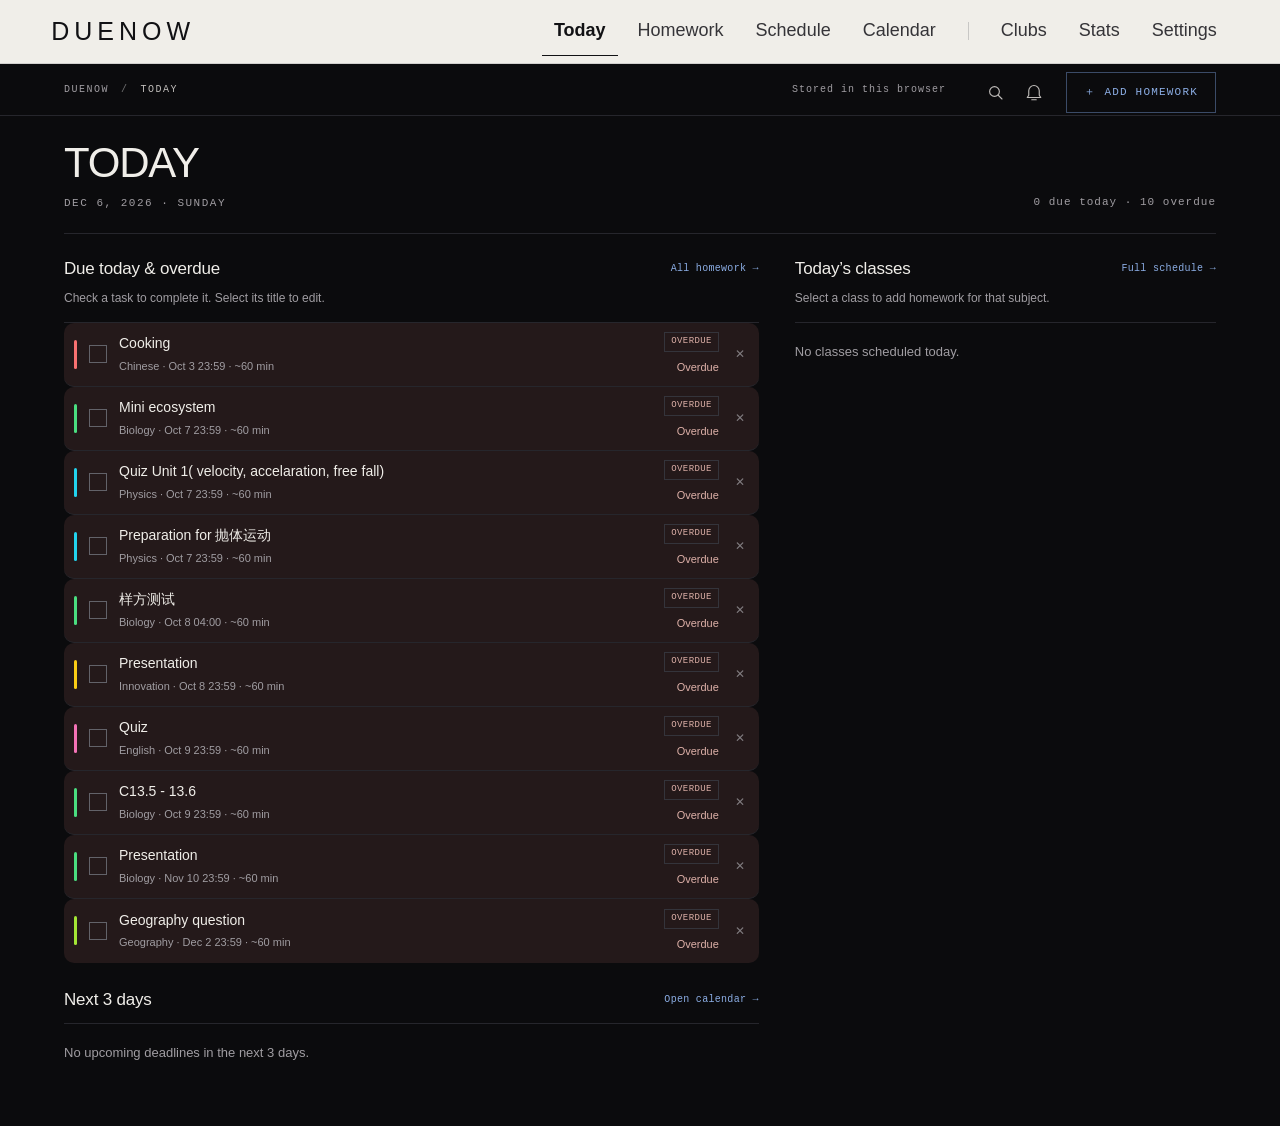
==== commit bbd57e7a: "Add supplied homework and compact schedule for 2.1.0" ====
--- a/duenow-app-en/index.html
+++ b/duenow-app-en/index.html
@@ -304,6 +304,7 @@
 <script src="js/data.js"></script>
 <script src="js/session.js"></script>
 <script src="js/storage.js"></script>
+<script src="js/homework-pack.js"></script>
 <script src="js/app.js"></script>
 <script src="js/studio.js"></script>
 </body>
--- a/duenow-app-en/css/studio.css
+++ b/duenow-app-en/css/studio.css
@@ -41,3 +41,9 @@
 @media(max-width:1150px){.side{padding:0 28px;gap:26px}.nav{gap:2px}.nav-item{padding:10px;font-size:16px}.nav-divider{margin:0 6px}.today-layout{gap:36px}.local-status{display:none}}
 @media(max-width:960px){.today-layout{grid-template-columns:1fr}.today-schedule .courses{background:transparent}.today-schedule .course{background:transparent;padding:20px}.side{gap:16px}.logo{font-size:21px;letter-spacing:3px}.nav-item{padding:10px 7px;font-size:14px}.nav-divider{margin:0 3px}}
 @media(max-width:760px){.side{display:flex;height:64px;padding:0 20px}.side .nav{display:none}.logo{font-size:21px;letter-spacing:4px}.main{padding-top:64px}.topbar{height:62px;padding:0 20px}.dock{top:77px;right:20px;gap:10px}.pill-add{font-size:10px;padding:10px 12px;letter-spacing:.4px}.content{padding:32px 20px 100px}.page-title{font-size:46px;letter-spacing:-1.4px}.today-heading{padding-bottom:28px;margin-bottom:28px}.today-heading .page-sub{font-size:10px;letter-spacing:.6px}.day-summary{font-size:10px;letter-spacing:0;max-width:85px}.sec-label{font-size:17px;gap:10px}.text-link{font-size:10px}.task-card{padding:0}.hw-item{padding:21px 0}.hw-item .mid .title{font-size:14px}.hw-item .mid .sub{font-size:11px}.section-help{font-size:12px}.today-layout{gap:30px}.today-schedule .course{padding:20px 0}.demo-banner{padding:8px 20px}.demo-banner span{flex-basis:70%;font-size:10px}.page-sub{font-size:13px;margin-top:14px}.pop{top:122px;right:20px}.sheet{padding:22px}.page-title .add-pill{font-size:10px;letter-spacing:0;padding:10px}.today-schedule .courses{grid-template-columns:1fr}}
+
+/* Compact release: preserve readable text while reducing repeated vertical space. */
+.side{height:64px}.main{padding-top:64px}.topbar{height:52px}.dock{top:72px}.content{padding:24px 5% 44px}.page-title{font-size:42px;letter-spacing:-1.2px}.page-sub{margin:10px 0 18px;font-size:13px;line-height:1.6}.today-heading{padding-bottom:20px;margin-bottom:22px}.today-heading .page-sub{margin-top:10px}.sec-label{margin:24px 0 10px;font-size:17px}.section-help{margin-bottom:12px}.hw-item{min-height:64px;padding:13px 0}.hw-item .mid .title{font-size:14px}.hw-item .mid .sub{margin-top:3px;font-size:11px}.module .mhead{padding:10px 14px}.module .mbody{padding:0 14px}.modules{gap:16px;align-items:start}.list-toolbar{margin-bottom:12px}.tabs{margin-bottom:14px;padding-bottom:8px}.course{padding:14px 0}.empty-state{padding:18px 0}.today-layout{gap:36px}
+#page-timetable .page-title{font-size:36px}#page-timetable .page-sub{margin:6px 0 12px;font-size:12px}.tt-grid th{padding:7px 8px;font-size:12px}.tt-grid .tcol{padding:5px 8px;font-size:11px;line-height:1.4}.tt-cell{min-height:43px;padding:5px 9px}.tt-cell .cn{font-size:13px;margin-bottom:1px;line-height:1.35}.tt-cell .cr{font-size:10px;line-height:1.35}.free-cell{min-height:43px;padding:5px}.free-cell span{padding:2px 8px}.legend{gap:5px;margin-top:8px}.legend .lg{font-size:10px;padding:3px 7px}.tt-grid{min-width:780px}.pop{top:118px}
+@media(min-width:1100px){.modules{grid-template-columns:repeat(2,minmax(0,1fr))}}
+@media(max-width:760px){.side{height:56px}.main{padding-top:56px}.topbar{height:54px}.dock{top:66px}.content{padding:22px 18px 95px}.page-title{font-size:36px}.today-heading{padding-bottom:18px;margin-bottom:20px}.hw-item{min-height:66px;padding:14px 0}.today-layout{gap:22px}.today-schedule .course{padding:14px 0}.modules{grid-template-columns:1fr}.pop{top:112px}.sec-label{font-size:16px}.sheet h3{font-size:25px}#page-timetable .page-title{font-size:30px}}
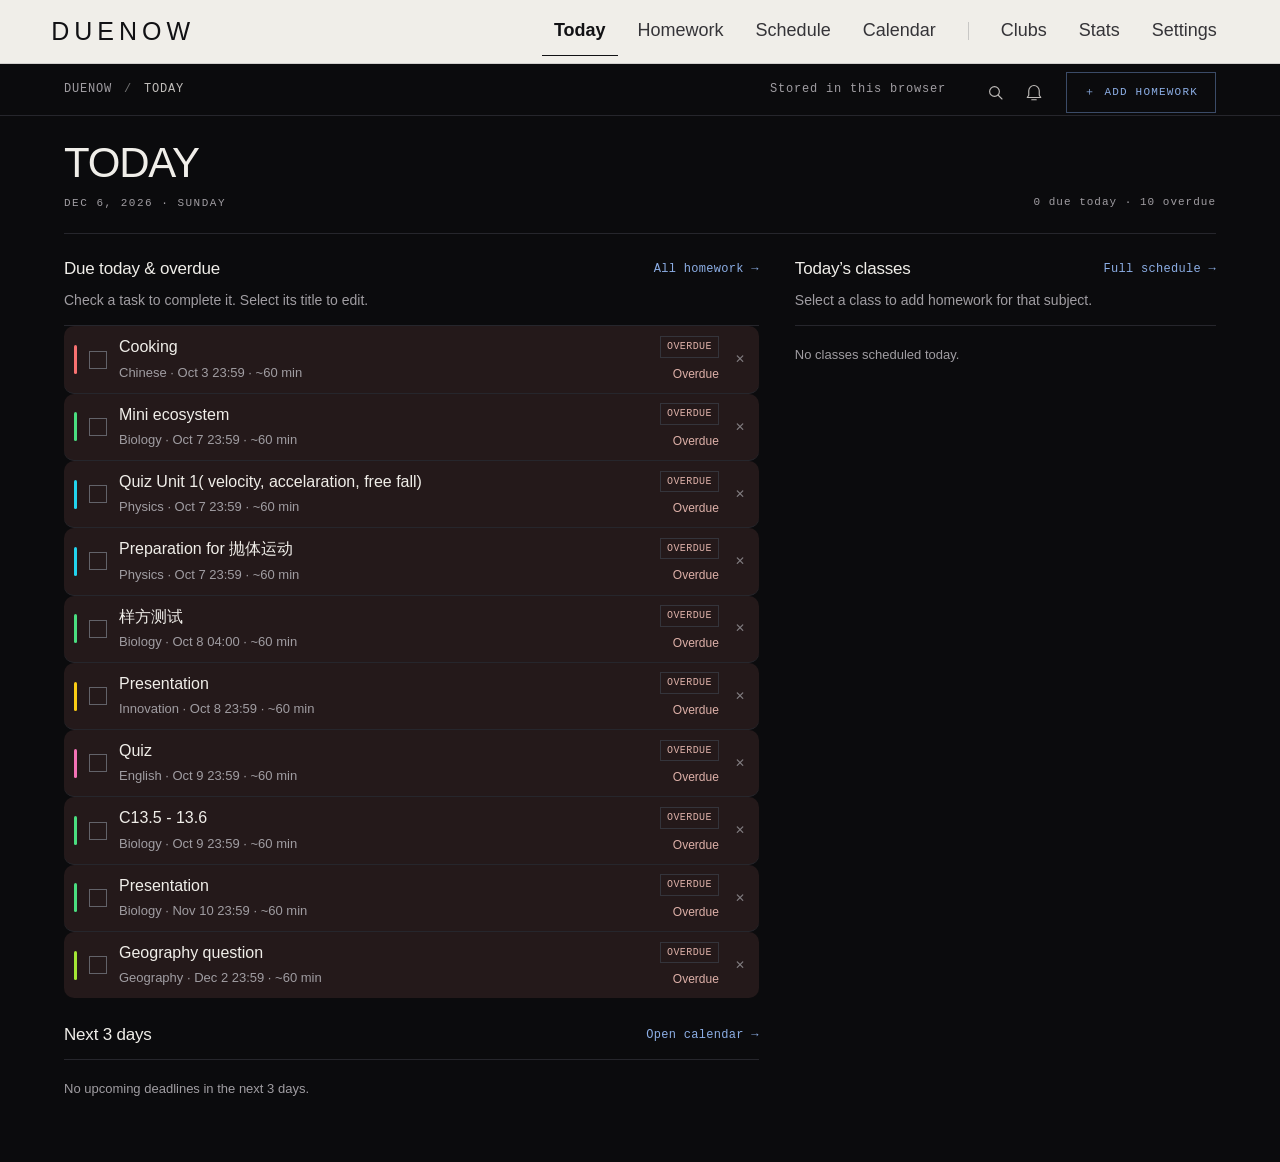
==== commit 9e011ff6: "Improve readability, highlight today, and decorate empty dashboard" ====
--- a/duenow-app-en/index.html
+++ b/duenow-app-en/index.html
@@ -75,6 +75,7 @@
       <section class="page" id="page-timetable">
         <div class="page-title">Schedule</div>
         <div class="page-sub">Select a class to add homework. Its subject is filled in automatically.</div>
+        <div id="schedule-today" class="schedule-today" role="status"></div>
         <div class="tt-wrap">
           <table class="tt-grid">
             <tr><th style="width:80px;">Time</th><th>Mon</th><th>Tue</th><th>Wed</th><th>Thu</th><th>Fri</th></tr>
--- a/duenow-app-en/css/studio.css
+++ b/duenow-app-en/css/studio.css
@@ -47,3 +47,10 @@
 #page-timetable .page-title{font-size:36px}#page-timetable .page-sub{margin:6px 0 12px;font-size:12px}.tt-grid th{padding:7px 8px;font-size:12px}.tt-grid .tcol{padding:5px 8px;font-size:11px;line-height:1.4}.tt-cell{min-height:43px;padding:5px 9px}.tt-cell .cn{font-size:13px;margin-bottom:1px;line-height:1.35}.tt-cell .cr{font-size:10px;line-height:1.35}.free-cell{min-height:43px;padding:5px}.free-cell span{padding:2px 8px}.legend{gap:5px;margin-top:8px}.legend .lg{font-size:10px;padding:3px 7px}.tt-grid{min-width:780px}.pop{top:118px}
 @media(min-width:1100px){.modules{grid-template-columns:repeat(2,minmax(0,1fr))}}
 @media(max-width:760px){.side{height:56px}.main{padding-top:56px}.topbar{height:54px}.dock{top:66px}.content{padding:22px 18px 95px}.page-title{font-size:36px}.today-heading{padding-bottom:18px;margin-bottom:20px}.hw-item{min-height:66px;padding:14px 0}.today-layout{gap:22px}.today-schedule .course{padding:14px 0}.modules{grid-template-columns:1fr}.pop{top:112px}.sec-label{font-size:16px}.sheet h3{font-size:25px}#page-timetable .page-title{font-size:30px}}
+
+/* Comfortable reading size without restoring oversized gaps. */
+.content{max-width:1680px}.page-sub,.section-help{font-size:14px}.breadcrumb,.local-status{font-size:12px;letter-spacing:.8px}.hw-item .mid .title{font-size:16px}.hw-item .mid .sub{font-size:13px}.text-link,.sec-label .more{font-size:12px}.module .mhead .mn{font-size:16px}.module .mhead .mt{font-size:12px}.tag{font-size:10px}.hw-item .due{font-size:12px}.course .time,.course .room{font-size:14px}
+#page-timetable .page-sub{font-size:14px;margin-bottom:8px}.schedule-today{color:var(--text2);font-size:13px;margin-bottom:12px;line-height:1.4}.tt-grid th{font-size:15px;padding:8px}.tt-grid .tcol{font-size:12px;padding:7px 8px}.tt-cell{min-height:53px;padding:7px 10px}.tt-cell .cn{font-size:16px;line-height:1.3}.tt-cell .cr{font-size:12px;line-height:1.4}.free-cell{min-height:53px}.legend .lg{font-size:12px}.tt-grid th.today{background:#263955;color:#f6f6f8;box-shadow:inset 0 3px #a7c9ff}.tt-cell.today-col,.free-cell.today-free{background:#1b293e;box-shadow:inset -1px 0 #5a779e}.tt-cell.today-col:hover{background:#293c58}.today-column-label{display:inline-block;margin-left:8px;font-size:10px;letter-spacing:1px;color:#c9ddff;border:1px solid #6e8db7;padding:1px 4px;vertical-align:middle}
+.clear-day{display:flex;align-items:center;justify-content:center;gap:24px;padding:26px 12px;min-height:210px;background:radial-gradient(ellipse at 22% 50%,#17202b80,transparent 65%)}.clear-day-art{width:210px;max-width:42%;height:auto;color:#8caee5;flex-shrink:0}.clear-day-label{font:10px Consolas,monospace;letter-spacing:1.8px;color:var(--text3)}.clear-day h3{font-size:25px;font-weight:300;margin:10px 0;letter-spacing:-.5px}.clear-day p{font-size:14px;color:var(--text2);line-height:1.7;margin:0}
+@media(min-width:1400px){.tt-cell .cn{font-size:18px}.tt-cell .cr{font-size:14px}.tt-cell,.free-cell{min-height:60px}.tt-grid .tcol{font-size:14px}.tt-grid th{font-size:16px}}
+@media(max-width:760px){.breadcrumb{font-size:10px}.clear-day{gap:12px;padding:24px 4px;min-height:190px}.clear-day-art{width:130px;max-width:35%}.clear-day h3{font-size:21px}.clear-day-label{font-size:9px;letter-spacing:1px}.clear-day p{font-size:13px}.tt-grid{min-width:920px}.tt-cell .cn{font-size:15px}.tt-cell .cr{font-size:12px}.hw-item .mid .title{font-size:15px}.hw-item .mid .sub{font-size:12px}}
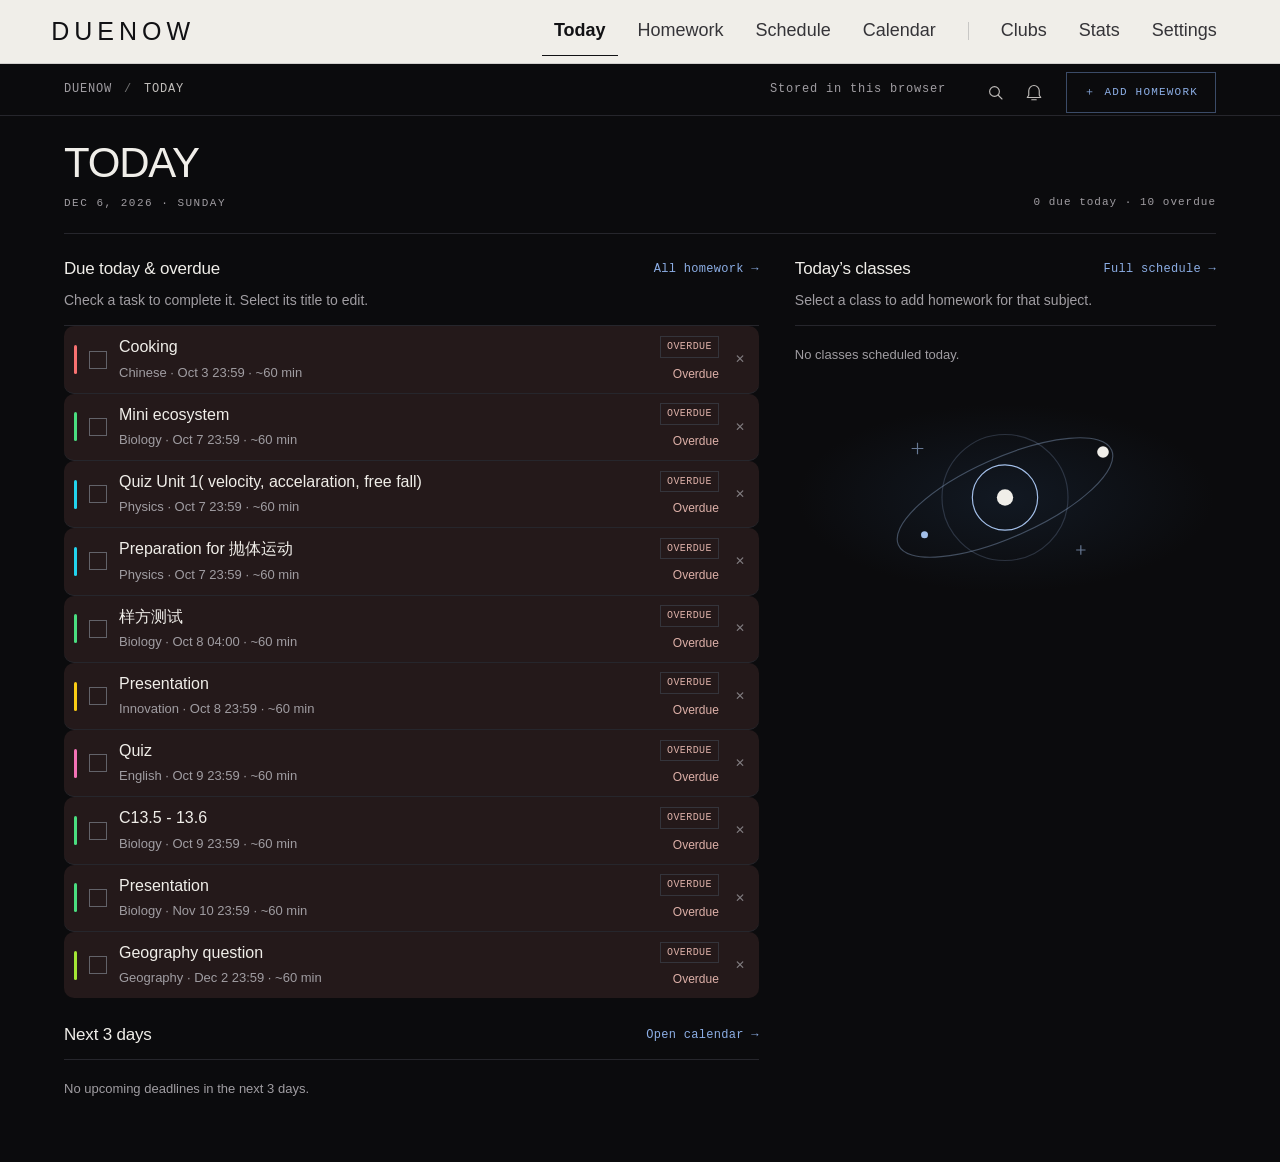
==== commit da0afa60: "Keep Today decoration visible with pending homework" ====
--- a/duenow-app-en/index.html
+++ b/duenow-app-en/index.html
@@ -51,6 +51,15 @@
             <div class="sec-label"><h2>Today’s classes</h2><button class="text-link" data-page="timetable">Full schedule →</button></div>
             <p class="section-help">Select a class to add homework for that subject.</p>
             <div class="courses" id="today-courses"></div>
+<div class="today-decoration" aria-hidden="true"><svg class="today-orbit" viewBox="0 0 240 160" aria-hidden="true" focusable="false">
+          <ellipse cx="120" cy="80" rx="100" ry="34" transform="rotate(-24 120 80)" fill="none" stroke="currentColor" opacity=".35"/>
+          <circle cx="120" cy="80" r="54" fill="none" stroke="currentColor" opacity=".2"/>
+          <circle cx="120" cy="80" r="28" fill="none" stroke="currentColor"/>
+          <circle cx="120" cy="80" r="7" fill="var(--text)"/>
+          <circle cx="204" cy="41" r="5" fill="var(--text)"/>
+          <circle cx="51" cy="112" r="3" fill="currentColor"/>
+          <path d="M45 33v10m-5-5h10M185 121v8m-4-4h8" stroke="currentColor" opacity=".6"/>
+        </svg></div>
             <div class="sec-label" id="clubs-section-label"><h2>Today’s activities</h2><button class="text-link" id="clubs-add-link">Add activity</button></div>
             <div class="courses" id="today-clubs"></div>
           </aside>
--- a/duenow-app-en/css/studio.css
+++ b/duenow-app-en/css/studio.css
@@ -54,3 +54,7 @@
 .clear-day{display:flex;align-items:center;justify-content:center;gap:24px;padding:26px 12px;min-height:210px;background:radial-gradient(ellipse at 22% 50%,#17202b80,transparent 65%)}.clear-day-art{width:210px;max-width:42%;height:auto;color:#8caee5;flex-shrink:0}.clear-day-label{font:10px Consolas,monospace;letter-spacing:1.8px;color:var(--text3)}.clear-day h3{font-size:25px;font-weight:300;margin:10px 0;letter-spacing:-.5px}.clear-day p{font-size:14px;color:var(--text2);line-height:1.7;margin:0}
 @media(min-width:1400px){.tt-cell .cn{font-size:18px}.tt-cell .cr{font-size:14px}.tt-cell,.free-cell{min-height:60px}.tt-grid .tcol{font-size:14px}.tt-grid th{font-size:16px}}
 @media(max-width:760px){.breadcrumb{font-size:10px}.clear-day{gap:12px;padding:24px 4px;min-height:190px}.clear-day-art{width:130px;max-width:35%}.clear-day h3{font-size:21px}.clear-day-label{font-size:9px;letter-spacing:1px}.clear-day p{font-size:13px}.tt-grid{min-width:920px}.tt-cell .cn{font-size:15px}.tt-cell .cr{font-size:12px}.hw-item .mid .title{font-size:15px}.hw-item .mid .sub{font-size:12px}}
+
+/* Keep the artwork independent of homework state. */
+.today-decoration{display:flex;align-items:center;justify-content:center;min-height:190px;margin-top:18px;background:radial-gradient(ellipse at center,#17233390,transparent 70%);pointer-events:none}.today-orbit{display:block;width:280px;max-width:90%;height:187px;color:#a3bfe9}.clear-day{min-height:130px;padding:20px;background:none;justify-content:flex-start}
+@media(max-width:760px){.today-decoration{min-height:160px;margin-top:10px}.today-orbit{width:240px;height:160px}.clear-day{min-height:115px}}
